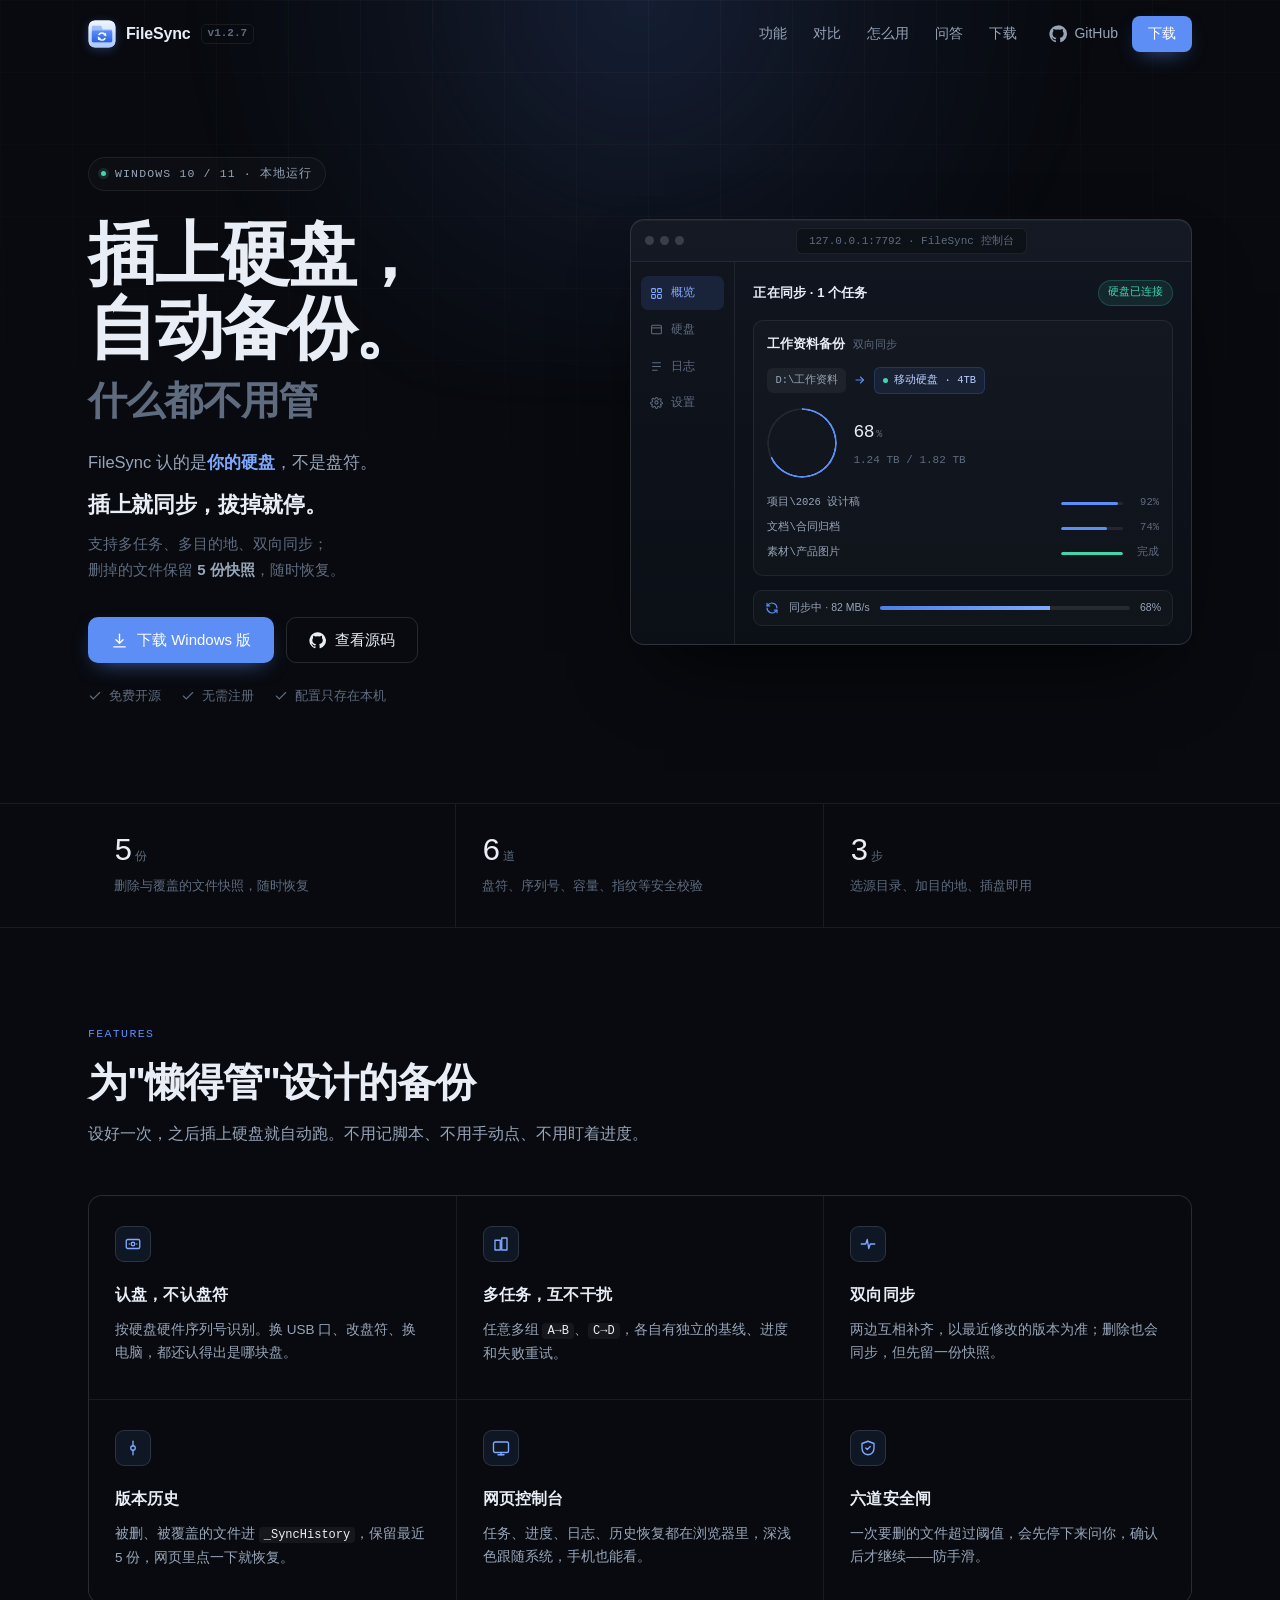
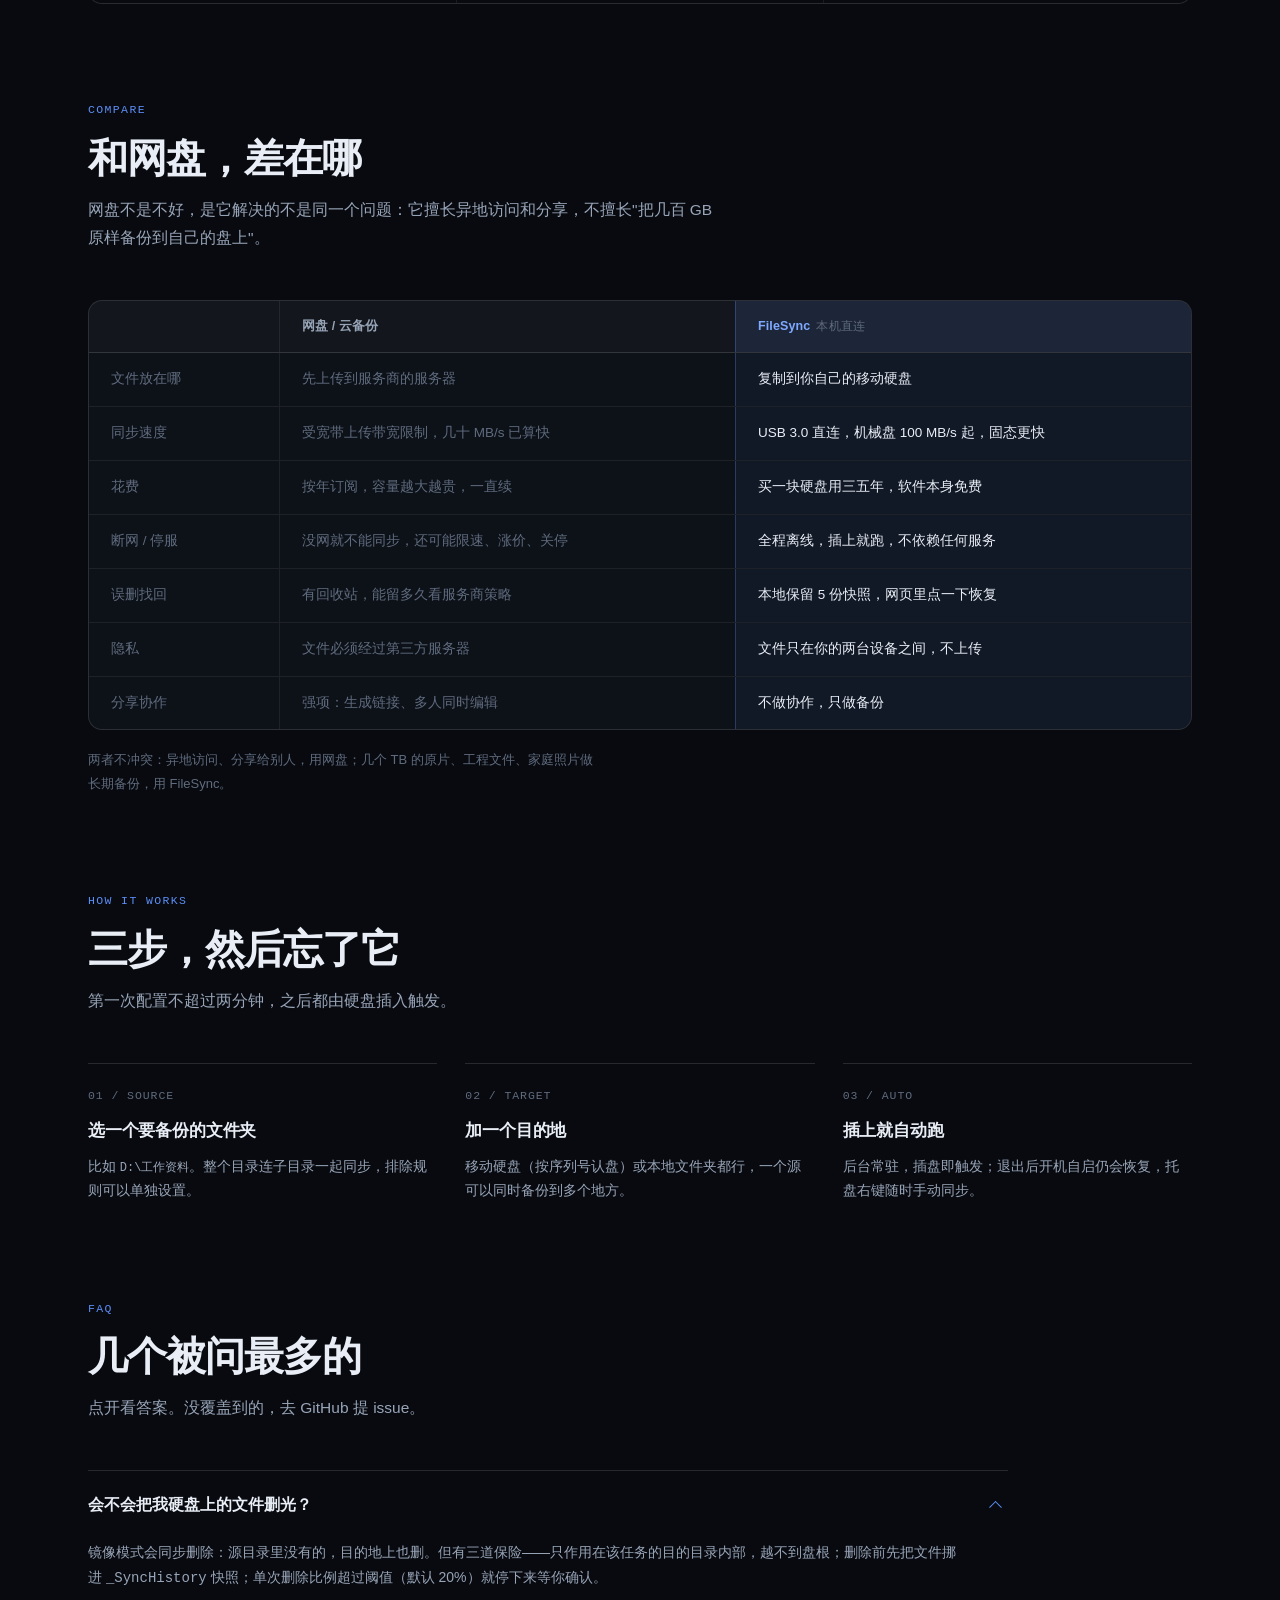
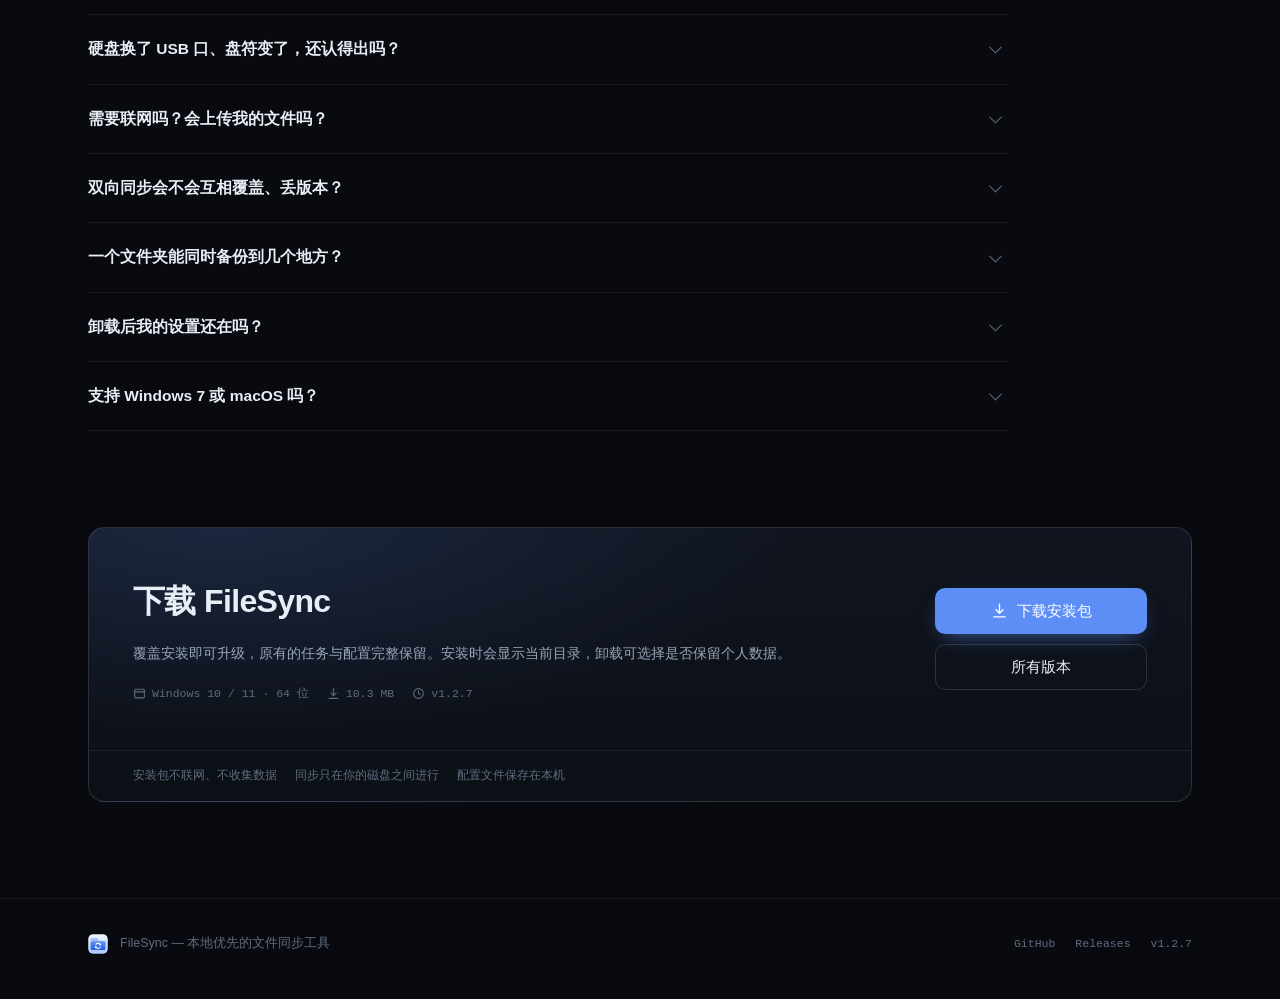
==== docs/index.html @ 2cdd3cfb "产品页版本信息更新至 v1.2.7" ====
<!DOCTYPE html>
<html lang="zh-CN">
<head>
<meta charset="UTF-8">
<meta name="viewport" content="width=device-width, initial-scale=1">
<title>FileSync — 插上硬盘，自动备份</title>
<meta name="description" content="FileSync 是 Windows 上的文件同步备份工具：插上指定硬盘就自动备份，支持多任务、多目的地、双向同步与 5 份版本历史。">
<link rel="icon" type="image/svg+xml" href="logo.svg">
<link rel="apple-touch-icon" href="logo.svg">
<style>
  :root{
    --bg:#080A0F;
    --surface:#0D1118;
    --surface-2:#111722;
    --surface-3:#161D2A;
    --line:rgba(255,255,255,.07);
    --line-2:rgba(255,255,255,.13);
    --t1:#E9EEF6;
    --t2:#98A5B8;
    --t3:#5F6B7E;
    --accent:#5C8EF6;
    --accent-hi:#7FA9FF;
    --ok:#3FD6B0;
    --mono:ui-monospace,SFMono-Regular,"SF Mono",Menlo,Consolas,"Liberation Mono",monospace;
    --sans:"HarmonyOS Sans SC","PingFang SC","Microsoft YaHei",-apple-system,BlinkMacSystemFont,"Segoe UI",sans-serif;
    --max:1160px;
  }
  *{box-sizing:border-box}
  html{-webkit-text-size-adjust:100%}
  body{
    margin:0;background:var(--bg);color:var(--t1);
    font-family:var(--sans);font-size:16px;line-height:1.7;
    -webkit-font-smoothing:antialiased;text-rendering:optimizeLegibility;
    overflow-x:hidden;
  }
  ::selection{background:rgba(92,142,246,.28)}
  a{color:inherit;text-decoration:none}
  button{font-family:inherit}
  img,svg{display:block}
  .wrap{width:100%;max-width:var(--max);margin:0 auto;padding:0 28px}

  /* ── 背景：细网格 + 一处极淡的氛围光 ── */
  .bg{position:fixed;inset:0;z-index:0;pointer-events:none}
  .bg::before{
    content:"";position:absolute;inset:0;
    background-image:linear-gradient(to right,rgba(255,255,255,.032) 1px,transparent 1px),
                     linear-gradient(to bottom,rgba(255,255,255,.032) 1px,transparent 1px);
    background-size:72px 72px;
    mask-image:radial-gradient(120% 80% at 50% 0%,#000 0%,transparent 78%);
    -webkit-mask-image:radial-gradient(120% 80% at 50% 0%,#000 0%,transparent 78%);
  }
  .bg::after{
    content:"";position:absolute;left:50%;top:-380px;width:1100px;height:760px;
    transform:translateX(-50%);
    background:radial-gradient(circle,rgba(92,142,246,.16) 0%,rgba(92,142,246,.05) 38%,transparent 68%);
    filter:blur(20px);
  }
  main,header,footer{position:relative;z-index:1}

  /* ── 顶部导航 ── */
  .nav{position:sticky;top:0;z-index:50;transition:background .25s,border-color .25s,backdrop-filter .25s;border-bottom:1px solid transparent}
  .nav.stuck{background:rgba(8,10,15,.78);backdrop-filter:blur(14px);border-bottom-color:var(--line)}
  .nav-in{display:flex;align-items:center;gap:32px;height:68px}
  .brand{display:flex;align-items:center;gap:10px;font-weight:600;letter-spacing:-.01em}
  .brand .mark{
    width:28px;height:28px;flex:none;border-radius:7px;display:block;
    box-shadow:0 2px 10px rgba(92,142,246,.28);
  }
  .brand .ver{
    font-family:var(--mono);font-size:11px;color:var(--t3);
    border:1px solid var(--line);border-radius:5px;padding:2px 6px;line-height:1.2;letter-spacing:0
  }
  .nav-links{display:flex;gap:26px;margin-left:auto;font-size:14px;color:var(--t2)}
  .nav-links a{transition:color .18s}
  .nav-links a:hover{color:var(--t1)}
  .nav-cta{display:flex;align-items:center;gap:14px}
  .nav-gh{color:var(--t2);display:flex;align-items:center;gap:7px;font-size:14px;transition:color .18s}
  .nav-gh:hover{color:var(--t1)}
  .nav-gh svg{width:18px;height:18px}

  /* ── 按钮 ── */
  .btn{
    display:inline-flex;align-items:center;justify-content:center;gap:9px;
    height:46px;padding:0 22px;border-radius:10px;border:1px solid transparent;
    font-size:15px;font-weight:500;cursor:pointer;white-space:nowrap;
    transition:background .18s,border-color .18s,transform .06s,color .18s;
  }
  .btn:active{transform:translateY(1px)}
  .btn svg{width:17px;height:17px}
  .btn-primary{background:var(--accent);color:#fff;box-shadow:0 8px 22px -10px rgba(92,142,246,.75)}
  .btn-primary:hover{background:var(--accent-hi)}
  .btn-ghost{background:transparent;border-color:var(--line-2);color:var(--t1)}
  .btn-ghost:hover{background:rgba(255,255,255,.045);border-color:rgba(255,255,255,.22)}
  .btn-sm{height:36px;padding:0 15px;font-size:13.5px;border-radius:8px}

  /* ── Hero ── */
  .hero{padding:88px 0 96px}
  .hero-grid{display:grid;grid-template-columns:minmax(0,.92fr) minmax(0,1.08fr);gap:64px;align-items:center}
  .eyebrow{
    display:inline-flex;align-items:center;gap:9px;
    font-family:var(--mono);font-size:11.5px;letter-spacing:.1em;color:var(--t2);
    border:1px solid var(--line);border-radius:999px;padding:6px 12px;background:rgba(255,255,255,.02)
  }
  .eyebrow .dot{width:5px;height:5px;border-radius:50%;background:var(--ok);box-shadow:0 0 0 3px rgba(63,214,176,.14)}
  h1{
    margin:26px 0 0;font-size:clamp(42px,5.4vw,72px);line-height:1.08;
    letter-spacing:-.035em;font-weight:700;
  }
  h1 .dim{display:block;margin-top:12px;font-size:.56em;line-height:1.2;color:var(--t3);letter-spacing:-.02em;font-weight:700}
  .lede{margin:24px 0 0;font-size:16.5px;line-height:1.72;color:var(--t2);max-width:46ch}
  .lede span{display:block}
  .lede b{color:var(--t1);font-weight:600}
  .lede .l1{color:var(--t2)}
  .lede .l1 b{color:var(--accent-hi)}
  .lede .l2{
    margin-top:12px;font-size:22px;line-height:1.45;letter-spacing:-.015em;
    color:var(--t1);font-weight:700;
  }
  .lede .l3{margin-top:10px;font-size:15px;line-height:1.72;color:var(--t3)}
  .lede .l3 + .l3{margin-top:1px}
  .lede .l3 b{color:var(--t2)}
  .hero-actions{display:flex;flex-wrap:wrap;gap:12px;margin-top:34px}
  .hero-meta{display:flex;flex-wrap:wrap;gap:8px 20px;margin-top:22px;font-size:13px;color:var(--t3)}
  .hero-meta span{display:inline-flex;align-items:center;gap:7px}
  .hero-meta svg{width:14px;height:14px;color:var(--t3)}

  /* ── 产品窗口 mockup ── */
  .win{
    border:1px solid var(--line-2);border-radius:14px;overflow:hidden;
    background:linear-gradient(180deg,#10151F 0%,#0B0F16 100%);
    box-shadow:0 40px 80px -34px rgba(0,0,0,.9),0 1px 0 rgba(255,255,255,.05) inset;
  }
  .win-bar{
    display:flex;align-items:center;gap:10px;height:42px;padding:0 14px;
    border-bottom:1px solid var(--line);background:rgba(255,255,255,.015)
  }
  .dots{display:flex;gap:6px}
  .dots i{width:9px;height:9px;border-radius:50%;background:rgba(255,255,255,.16)}
  .win-url{
    flex:1;display:flex;justify-content:center;
    font-family:var(--mono);font-size:11px;color:var(--t3);
  }
  .win-url span{border:1px solid var(--line);border-radius:6px;padding:3px 12px;background:rgba(0,0,0,.3)}
  .win-body{display:grid;grid-template-columns:104px minmax(0,1fr);min-height:352px}
  .side{border-right:1px solid var(--line);padding:14px 10px;display:flex;flex-direction:column;gap:3px}
  .side a{
    display:flex;align-items:center;gap:8px;padding:7px 9px;border-radius:7px;
    font-size:11.5px;color:var(--t3)
  }
  .side a svg{width:13px;height:13px}
  .side a.on{background:rgba(92,142,246,.13);color:var(--accent-hi)}
  .pane{padding:18px}
  .pane-head{display:flex;align-items:center;justify-content:space-between;margin-bottom:14px}
  .pane-head b{font-size:13px;font-weight:600;letter-spacing:.01em}
  .pill{
    font-size:10.5px;font-family:var(--mono);color:var(--ok);
    background:rgba(63,214,176,.1);border:1px solid rgba(63,214,176,.22);
    border-radius:999px;padding:3px 9px
  }
  .task-card{border:1px solid var(--line);border-radius:10px;background:rgba(255,255,255,.018);padding:13px}
  .task-top{display:flex;align-items:baseline;gap:8px}
  .task-top b{font-size:12.5px;font-weight:600}
  .task-top em{font-style:normal;font-size:10.5px;color:var(--t3);font-family:var(--mono)}
  .flow{display:flex;align-items:center;gap:8px;margin-top:11px;font-family:var(--mono);font-size:10.5px;color:var(--t2)}
  .path{background:rgba(255,255,255,.05);border-radius:6px;padding:4px 8px;white-space:nowrap;overflow:hidden;text-overflow:ellipsis}
  .flow svg{width:12px;height:12px;flex:none;color:var(--accent)}
  .dest{display:flex;align-items:center;gap:6px;background:rgba(92,142,246,.1);border:1px solid rgba(92,142,246,.2);border-radius:6px;padding:4px 8px;color:#BBD0FF}
  .dest i{width:5px;height:5px;border-radius:50%;background:var(--ok)}
  .ring-row{display:flex;align-items:center;gap:16px;margin-top:14px}
  .ring{
    width:70px;height:70px;border-radius:50%;flex:none;position:relative;
    background:conic-gradient(var(--accent) 0 68%,rgba(255,255,255,.075) 68% 100%);
    -webkit-mask:radial-gradient(circle,transparent 66%,#000 67%);
    mask:radial-gradient(circle,transparent 66%,#000 67%);
  }
  .ring-num{font-family:var(--mono);font-size:18px;font-weight:500;letter-spacing:-.02em}
  .ring-num small{font-size:10px;color:var(--t3);margin-left:2px}
  .ring-lbl{font-size:11px;color:var(--t3);margin-top:3px;font-family:var(--mono)}
  .bars{display:flex;flex-direction:column;gap:7px;margin-top:16px}
  .bar{display:flex;align-items:center;gap:10px;font-size:10.5px;color:var(--t3);font-family:var(--mono)}
  .bar .nm{flex:1;min-width:0;white-space:nowrap;overflow:hidden;text-overflow:ellipsis;color:var(--t2)}
  .bar .track{width:62px;height:3px;border-radius:2px;background:rgba(255,255,255,.08);overflow:hidden;flex:none}
  .bar .track i{display:block;height:100%;background:var(--accent);border-radius:2px}
  .bar .track i.done{background:var(--ok)}
  .bar .pc{width:26px;text-align:right;flex:none;font-variant-numeric:tabular-nums}

  .minibar{
    margin-top:14px;display:flex;align-items:center;gap:10px;
    border:1px solid var(--line);border-radius:9px;background:rgba(255,255,255,.025);
    padding:8px 11px
  }
  .minibar svg{width:14px;height:14px;color:var(--accent);flex:none}
  .minibar .mb-t{font-size:10.5px;color:var(--t2)}
  .minibar .mb-track{flex:1;height:4px;border-radius:2px;background:rgba(255,255,255,.09);overflow:hidden}
  .minibar .mb-track i{display:block;height:100%;width:68%;background:linear-gradient(90deg,#4E7EE8,#7FA9FF)}

  /* ── 指标条 ── */
  .stats{border-top:1px solid var(--line);border-bottom:1px solid var(--line)}
  .stats-in{display:grid;grid-template-columns:repeat(3,1fr)}
  .stat{padding:30px 26px;border-right:1px solid var(--line)}
  .stat:last-child{border-right:none}
  .stat .n{font-family:var(--mono);font-size:31px;letter-spacing:-.03em;line-height:1.15}
  .stat .n small{font-size:12px;color:var(--t3);margin-left:3px}
  .stat .d{font-size:13px;color:var(--t3);margin-top:5px}

  /* ── 通用段落头 ── */
  section.blk{padding:96px 0}
  .sec-head{max-width:640px;margin-bottom:48px}
  .sec-tag{font-family:var(--mono);font-size:11.5px;letter-spacing:.12em;color:var(--accent);text-transform:uppercase}
  .sec-head h2{margin:14px 0 0;font-size:clamp(28px,3.2vw,40px);line-height:1.2;letter-spacing:-.025em;font-weight:700}
  .sec-head p{margin:14px 0 0;color:var(--t2);font-size:15.5px;line-height:1.8}

  /* ── 功能网格 ── */
  .grid3{display:grid;grid-template-columns:repeat(3,1fr);gap:1px;background:var(--line);border:1px solid var(--line);border-radius:14px;overflow:hidden}
  .feat{background:var(--bg);padding:30px 26px 34px;transition:background .2s}
  .feat:hover{background:var(--surface)}
  .feat .ico{
    width:36px;height:36px;border-radius:9px;display:grid;place-items:center;
    border:1px solid var(--line-2);background:rgba(92,142,246,.09);color:var(--accent-hi)
  }
  .feat .ico svg{width:18px;height:18px}
  .feat h3{margin:20px 0 0;font-size:15.5px;font-weight:600;letter-spacing:.01em}
  .feat p{margin:9px 0 0;font-size:13.5px;line-height:1.75;color:var(--t2)}
  .feat code{
    font-family:var(--mono);font-size:12px;color:var(--t1);
    background:rgba(255,255,255,.055);border-radius:4px;padding:1px 5px
  }

  /* ── 三步 ── */
  .steps{display:grid;grid-template-columns:repeat(3,1fr);gap:28px}
  .step{position:relative;padding-top:22px;border-top:1px solid var(--line-2)}
  .step .idx{font-family:var(--mono);font-size:11.5px;color:var(--t3);letter-spacing:.08em}
  .step h3{margin:12px 0 0;font-size:17px;font-weight:600;letter-spacing:-.01em}
  .step p{margin:9px 0 0;font-size:13.5px;line-height:1.75;color:var(--t2)}

  /* ── 对比表 ── */
  .cmp{
    border:1px solid var(--line-2);border-radius:14px;overflow:hidden;
    background:var(--surface);
  }
  .cmp-head,.cmp-row{display:grid;grid-template-columns:190px 1fr 1fr}
  .cmp-head{background:rgba(255,255,255,.022);border-bottom:1px solid var(--line-2)}
  .cmp-row + .cmp-row{border-top:1px solid var(--line)}
  .cmp-head > div,.cmp-row > div{padding:15px 22px;font-size:13.5px;line-height:1.7}
  .cmp-head > div{font-size:12.5px;font-weight:600;letter-spacing:.01em}
  .cmp-head .c-dim{color:transparent}
  .c-dim{color:var(--t3);font-size:13px}
  .c-cloud{color:var(--t3);border-left:1px solid var(--line)}
  .c-fs{
    color:var(--t1);border-left:1px solid rgba(92,142,246,.3);
    background:rgba(92,142,246,.06);
  }
  .cmp-head .c-cloud{color:var(--t2)}
  .cmp-head .c-fs{color:var(--accent-hi);background:rgba(92,142,246,.13)}
  .cmp-head .c-fs span{color:var(--t3);font-weight:400;font-size:11.5px;margin-left:6px}
  .cmp-note{margin:18px 0 0;font-size:13px;line-height:1.8;color:var(--t3);max-width:70ch}

  /* ── 常见问题 ── */
  .faq{border-top:1px solid var(--line-2);max-width:920px}
  .faq details{border-bottom:1px solid var(--line)}
  .faq summary{
    list-style:none;cursor:pointer;position:relative;
    padding:21px 46px 21px 0;font-size:15.5px;font-weight:600;color:var(--t1);
    transition:color .2s;
  }
  .faq summary::-webkit-details-marker{display:none}
  .faq summary:hover{color:var(--accent-hi)}
  .faq summary::after{
    content:"";position:absolute;right:8px;top:50%;width:8px;height:8px;
    border-right:1.6px solid var(--t3);border-bottom:1.6px solid var(--t3);
    transform:translateY(-70%) rotate(45deg);transition:transform .26s ease,border-color .2s;
  }
  .faq details[open] summary::after{transform:translateY(-25%) rotate(-135deg);border-color:var(--accent)}
  .faq .a{padding:0 46px 22px 0;font-size:14px;line-height:1.85;color:var(--t2)}
  .faq .a p{margin:0}
  .faq .a p + p{margin-top:9px}

  /* ── 下载 ── */
  .dl{
    border:1px solid var(--line-2);border-radius:16px;overflow:hidden;
    background:
      radial-gradient(90% 130% at 12% 0%,rgba(92,142,246,.15) 0%,transparent 58%),
      linear-gradient(180deg,#10151F,#0B0F16);
  }
  .dl-in{display:grid;grid-template-columns:minmax(0,1fr) auto;gap:40px;align-items:center;padding:46px 44px}
  .dl h2{margin:0;font-size:clamp(24px,2.6vw,32px);letter-spacing:-.02em;font-weight:700}
  .dl p{margin:12px 0 0;color:var(--t2);font-size:14px;line-height:1.8}
  .dl .meta{display:flex;flex-wrap:wrap;gap:8px 18px;margin-top:18px;font-family:var(--mono);font-size:11.5px;color:var(--t3)}
  .dl .meta span{display:inline-flex;align-items:center;gap:6px}
  .dl .meta svg{width:13px;height:13px}
  .dl-actions{display:flex;flex-direction:column;gap:10px;min-width:212px}
  .dl-note{
    border-top:1px solid var(--line);padding:14px 44px 16px;
    font-size:12px;color:var(--t3);display:flex;flex-wrap:wrap;gap:6px 18px
  }

  /* ── 页脚 ── */
  footer{border-top:1px solid var(--line);padding:34px 0 46px;color:var(--t3);font-size:12.5px}
  .foot{display:flex;align-items:center;justify-content:space-between;gap:20px;flex-wrap:wrap}
  .foot-l{display:flex;align-items:center;gap:12px}
  .foot-l .mark{width:20px;height:20px;border-radius:5px}
  .foot a:hover{color:var(--t1)}
  .foot-r{display:flex;gap:20px;font-family:var(--mono);font-size:11.5px}

  /* ── 进入动效 ── */
  .rv{opacity:0;transform:translateY(14px);transition:opacity .7s cubic-bezier(.22,.61,.36,1),transform .7s cubic-bezier(.22,.61,.36,1)}
  .rv.in{opacity:1;transform:none}
  @media (prefers-reduced-motion:reduce){
    .rv{opacity:1;transform:none;transition:none}
    html{scroll-behavior:auto}
  }
  html{scroll-behavior:smooth}

  /* ── 响应式 ── */
  @media (max-width:1020px){
    .hero{padding:64px 0 72px}
    .hero-grid{grid-template-columns:1fr;gap:44px}
    .lede{max-width:56ch}
    .grid3{grid-template-columns:1fr 1fr}
    .steps{grid-template-columns:1fr;gap:22px}
    .cmp-head,.cmp-row{grid-template-columns:150px 1fr 1fr}
    .dl-in{grid-template-columns:1fr;gap:28px;padding:36px 30px}
    .dl-actions{flex-direction:row;min-width:0}
    .dl-actions .btn{flex:1}
    .dl-note{padding:14px 30px 16px}
  }
  @media (max-width:760px){
    .wrap{padding:0 20px}
    .nav-links{display:none}
    .nav-in{height:62px;gap:16px}
    .nav-cta{margin-left:auto}
    .stats-in{grid-template-columns:1fr}
    .stat{border-right:none;border-bottom:1px solid var(--line);padding:22px 20px}
    .stat:last-child{border-bottom:none}
    .grid3{grid-template-columns:1fr}
    section.blk{padding:64px 0}
    .sec-head{margin-bottom:32px}
    /* 对比表在窄屏改为逐条堆叠，标题栏隐藏、用前缀标注 */
    .cmp-head{display:none}
    .cmp-row{grid-template-columns:1fr}
    .cmp-row > div{padding:0 18px}
    .cmp-row .c-dim{padding-top:16px;padding-bottom:5px;font-size:12px;letter-spacing:.04em}
    .cmp-row .c-cloud{border-left:none;padding-top:2px;padding-bottom:2px}
    .cmp-row .c-fs{
      border-left:none;background:transparent;padding-top:3px;padding-bottom:16px;
    }
    .cmp-row .c-cloud::before{content:"网盘 · ";color:var(--t3)}
    .cmp-row .c-fs::before{content:"FileSync · ";color:var(--accent-hi)}
    .faq .a,.faq summary{padding-right:34px}
    .hero-meta{gap:6px 14px}
    .dl-actions{flex-direction:column}
    .win-body{grid-template-columns:1fr}
    .side{display:none}
    h1{letter-spacing:-.03em}
  }
</style>
</head>
<body>
<div class="bg" aria-hidden="true"></div>

<header class="nav" id="nav">
  <div class="wrap nav-in">
    <a class="brand" href="#top" aria-label="FileSync 首页">
      <img class="mark" src="logo.svg" alt="" width="28" height="28">
      <span>FileSync</span>
      <span class="ver">v1.2.7</span>
    </a>
    <nav class="nav-links">
      <a href="#features">功能</a>
      <a href="#compare">对比</a>
      <a href="#how">怎么用</a>
      <a href="#faq">问答</a>
      <a href="#download">下载</a>
    </nav>
    <div class="nav-cta">
      <a class="nav-gh" href="https://github.com/TRG-triangle11/FileSync" target="_blank" rel="noopener">
        <svg viewBox="0 0 24 24" fill="currentColor" aria-hidden="true"><path d="M12 .5a11.5 11.5 0 0 0-3.63 22.4c.57.1.78-.25.78-.55v-2.1c-3.2.7-3.88-1.36-3.88-1.36-.52-1.33-1.28-1.68-1.28-1.68-1.05-.72.08-.7.08-.7 1.16.08 1.77 1.19 1.77 1.19 1.03 1.77 2.7 1.26 3.36.96.1-.75.4-1.26.73-1.55-2.55-.29-5.24-1.28-5.24-5.7 0-1.26.45-2.29 1.19-3.1-.12-.29-.52-1.46.11-3.05 0 0 .97-.31 3.18 1.18a11 11 0 0 1 5.8 0c2.2-1.49 3.17-1.18 3.17-1.18.63 1.59.23 2.76.11 3.05.74.81 1.19 1.84 1.19 3.1 0 4.43-2.7 5.4-5.26 5.69.42.36.79 1.07.79 2.16v3.2c0 .3.21.66.79.55A11.5 11.5 0 0 0 12 .5Z"/></svg>
        <span>GitHub</span>
      </a>
      <a class="btn btn-primary btn-sm" href="#download">下载</a>
    </div>
  </div>
</header>

<main id="top">
  <!-- Hero -->
  <section class="hero">
    <div class="wrap hero-grid">
      <div class="rv">
        <span class="eyebrow"><span class="dot"></span>WINDOWS 10 / 11 · 本地运行</span>
        <h1>插上硬盘，<br>自动备份。<span class="dim">什么都不用管</span></h1>
        <p class="lede">
          <span class="l1">FileSync 认的是<b>你的硬盘</b>，不是盘符。</span>
          <span class="l2">插上就同步，拔掉就停。</span>
          <span class="l3">支持多任务、多目的地、双向同步；</span>
          <span class="l3">删掉的文件保留 <b>5 份快照</b>，随时恢复。</span>
        </p>
        <div class="hero-actions">
          <a class="btn btn-primary" href="#download">
            <svg viewBox="0 0 24 24" fill="none" stroke="currentColor" stroke-width="1.9" stroke-linecap="round" stroke-linejoin="round"><path d="M12 3v12"/><path d="m7 11 5 5 5-5"/><path d="M4 21h16"/></svg>
            下载 Windows 版
          </a>
          <a class="btn btn-ghost" href="https://github.com/TRG-triangle11/FileSync" target="_blank" rel="noopener">
            <svg viewBox="0 0 24 24" fill="currentColor" aria-hidden="true"><path d="M12 .5a11.5 11.5 0 0 0-3.63 22.4c.57.1.78-.25.78-.55v-2.1c-3.2.7-3.88-1.36-3.88-1.36-.52-1.33-1.28-1.68-1.28-1.68-1.05-.72.08-.7.08-.7 1.16.08 1.77 1.19 1.77 1.19 1.03 1.77 2.7 1.26 3.36.96.1-.75.4-1.26.73-1.55-2.55-.29-5.24-1.28-5.24-5.7 0-1.26.45-2.29 1.19-3.1-.12-.29-.52-1.46.11-3.05 0 0 .97-.31 3.18 1.18a11 11 0 0 1 5.8 0c2.2-1.49 3.17-1.18 3.17-1.18.63 1.59.23 2.76.11 3.05.74.81 1.19 1.84 1.19 3.1 0 4.43-2.7 5.4-5.26 5.69.42.36.79 1.07.79 2.16v3.2c0 .3.21.66.79.55A11.5 11.5 0 0 0 12 .5Z"/></svg>
            查看源码
          </a>
        </div>
        <div class="hero-meta">
          <span><svg viewBox="0 0 24 24" fill="none" stroke="currentColor" stroke-width="2" stroke-linecap="round"><path d="m4 12 5 5L20 6"/></svg>免费开源</span>
          <span><svg viewBox="0 0 24 24" fill="none" stroke="currentColor" stroke-width="2" stroke-linecap="round"><path d="m4 12 5 5L20 6"/></svg>无需注册</span>
          <span><svg viewBox="0 0 24 24" fill="none" stroke="currentColor" stroke-width="2" stroke-linecap="round"><path d="m4 12 5 5L20 6"/></svg>配置只存在本机</span>
        </div>
      </div>

      <!-- 产品界面 mockup -->
      <div class="rv" aria-hidden="true">
        <div class="win">
          <div class="win-bar">
            <div class="dots"><i></i><i></i><i></i></div>
            <div class="win-url"><span>127.0.0.1:7792 · FileSync 控制台</span></div>
            <div class="dots" style="opacity:0"><i></i><i></i><i></i></div>
          </div>
          <div class="win-body">
            <aside class="side">
              <a class="on"><svg viewBox="0 0 24 24" fill="none" stroke="currentColor" stroke-width="1.9"><rect x="3" y="3" width="7" height="7" rx="1.5"/><rect x="14" y="3" width="7" height="7" rx="1.5"/><rect x="3" y="14" width="7" height="7" rx="1.5"/><rect x="14" y="14" width="7" height="7" rx="1.5"/></svg>概览</a>
              <a><svg viewBox="0 0 24 24" fill="none" stroke="currentColor" stroke-width="1.9"><rect x="3" y="4" width="18" height="16" rx="2"/><path d="M3 9h18"/></svg>硬盘</a>
              <a><svg viewBox="0 0 24 24" fill="none" stroke="currentColor" stroke-width="1.9"><path d="M4 5h16M4 12h16M4 19h10"/></svg>日志</a>
              <a><svg viewBox="0 0 24 24" fill="none" stroke="currentColor" stroke-width="1.9"><circle cx="12" cy="12" r="3"/><path d="M19.4 15a1.7 1.7 0 0 0 .3 1.9l.1.1a2 2 0 1 1-2.8 2.8l-.1-.1a1.7 1.7 0 0 0-2.9 1.2 2 2 0 1 1-4 0 1.7 1.7 0 0 0-2.9-1.2l-.1.1a2 2 0 1 1-2.8-2.8l.1-.1A1.7 1.7 0 0 0 3 15a2 2 0 1 1 0-4 1.7 1.7 0 0 0 1.5-2.9l-.1-.1a2 2 0 1 1 2.8-2.8l.1.1A1.7 1.7 0 0 0 10 4.6a2 2 0 1 1 4 0 1.7 1.7 0 0 0 2.9 1.2l.1-.1a2 2 0 1 1 2.8 2.8l-.1.1A1.7 1.7 0 0 0 21 11a2 2 0 1 1 0 4Z"/></svg>设置</a>
            </aside>
            <div class="pane">
              <div class="pane-head">
                <b>正在同步 · 1 个任务</b>
                <span class="pill">硬盘已连接</span>
              </div>

              <div class="task-card">
                <div class="task-top">
                  <b>工作资料备份</b>
                  <em>双向同步</em>
                </div>
                <div class="flow">
                  <span class="path">D:\工作资料</span>
                  <svg viewBox="0 0 24 24" fill="none" stroke="currentColor" stroke-width="2.2" stroke-linecap="round"><path d="M4 12h15"/><path d="m13 6 6 6-6 6"/></svg>
                  <span class="dest"><i></i>移动硬盘 · 4TB</span>
                </div>
                <div class="ring-row">
                  <div class="ring"></div>
                  <div>
                    <div class="ring-num">68<small>%</small></div>
                    <div class="ring-lbl">1.24 TB / 1.82 TB</div>
                  </div>
                </div>
                <div class="bars">
                  <div class="bar"><span class="nm">项目\2026 设计稿</span><span class="track"><i style="width:92%"></i></span><span class="pc">92%</span></div>
                  <div class="bar"><span class="nm">文档\合同归档</span><span class="track"><i style="width:74%"></i></span><span class="pc">74%</span></div>
                  <div class="bar"><span class="nm">素材\产品图片</span><span class="track"><i class="done" style="width:100%"></i></span><span class="pc">完成</span></div>
                </div>
              </div>

              <div class="minibar">
                <svg viewBox="0 0 24 24" fill="none" stroke="currentColor" stroke-width="2" stroke-linecap="round" stroke-linejoin="round"><path d="M20.5 12a8.5 8.5 0 0 0-14.4-6.1L3.5 8.4"/><path d="M3.5 3.9v4.5h4.5"/><path d="M3.5 12a8.5 8.5 0 0 0 14.4 6.1l2.6-2.5"/><path d="M20.5 20.1v-4.5h-4.5"/></svg>
                <span class="mb-t">同步中 · 82 MB/s</span>
                <span class="mb-track"><i></i></span>
                <span class="mb-t">68%</span>
              </div>
            </div>
          </div>
        </div>
      </div>
    </div>
  </section>

  <!-- 指标 -->
  <section class="stats">
    <div class="wrap stats-in">
      <div class="stat"><div class="n">5<small>份</small></div><div class="d">删除与覆盖的文件快照，随时恢复</div></div>
      <div class="stat"><div class="n">6<small>道</small></div><div class="d">盘符、序列号、容量、指纹等安全校验</div></div>
      <div class="stat"><div class="n">3<small>步</small></div><div class="d">选源目录、加目的地、插盘即用</div></div>
    </div>
  </section>

  <!-- 功能 -->
  <section class="blk" id="features">
    <div class="wrap">
      <div class="sec-head rv">
        <div class="sec-tag">Features</div>
        <h2>为"懒得管"设计的备份</h2>
        <p>设好一次，之后插上硬盘就自动跑。不用记脚本、不用手动点、不用盯着进度。</p>
      </div>

      <div class="grid3 rv">
        <article class="feat">
          <div class="ico"><svg viewBox="0 0 24 24" fill="none" stroke="currentColor" stroke-width="1.8" stroke-linecap="round" stroke-linejoin="round"><rect x="3" y="6" width="18" height="12" rx="2"/><circle cx="12" cy="12" r="2.4"/><path d="M7 12h.01M17 12h.01"/></svg></div>
          <h3>认盘，不认盘符</h3>
          <p>按硬盘硬件序列号识别。换 USB 口、改盘符、换电脑，都还认得出是哪块盘。</p>
        </article>
        <article class="feat">
          <div class="ico"><svg viewBox="0 0 24 24" fill="none" stroke="currentColor" stroke-width="1.8" stroke-linecap="round" stroke-linejoin="round"><path d="M4 7h7v13H4zM13 4h7v16h-7z"/></svg></div>
          <h3>多任务，互不干扰</h3>
          <p>任意多组 <code>A→B</code>、<code>C→D</code>，各自有独立的基线、进度和失败重试。</p>
        </article>
        <article class="feat">
          <div class="ico"><svg viewBox="0 0 24 24" fill="none" stroke="currentColor" stroke-width="1.8" stroke-linecap="round" stroke-linejoin="round"><path d="M3 12h6l2-6 2 12 2-6h6"/></svg></div>
          <h3>双向同步</h3>
          <p>两边互相补齐，以最近修改的版本为准；删除也会同步，但先留一份快照。</p>
        </article>
        <article class="feat">
          <div class="ico"><svg viewBox="0 0 24 24" fill="none" stroke="currentColor" stroke-width="1.8" stroke-linecap="round" stroke-linejoin="round"><path d="M12 3v6"/><path d="M12 15v6"/><circle cx="12" cy="12" r="3"/></svg></div>
          <h3>版本历史</h3>
          <p>被删、被覆盖的文件进 <code>_SyncHistory</code>，保留最近 5 份，网页里点一下就恢复。</p>
        </article>
        <article class="feat">
          <div class="ico"><svg viewBox="0 0 24 24" fill="none" stroke="currentColor" stroke-width="1.8" stroke-linecap="round" stroke-linejoin="round"><rect x="2" y="4" width="20" height="14" rx="2"/><path d="M8 21h8"/><path d="M12 18v3"/></svg></div>
          <h3>网页控制台</h3>
          <p>任务、进度、日志、历史恢复都在浏览器里，深浅色跟随系统，手机也能看。</p>
        </article>
        <article class="feat">
          <div class="ico"><svg viewBox="0 0 24 24" fill="none" stroke="currentColor" stroke-width="1.8" stroke-linecap="round" stroke-linejoin="round"><path d="M12 3 4 6v6c0 5 3.4 8.4 8 9 4.6-.6 8-4 8-9V6l-8-3Z"/><path d="m9 12 2 2 4-4"/></svg></div>
          <h3>六道安全闸</h3>
          <p>一次要删的文件超过阈值，会先停下来问你，确认后才继续——防手滑。</p>
        </article>
      </div>
    </div>
  </section>

  <!-- 对比 -->
  <section class="blk" id="compare" style="padding-top:0">
    <div class="wrap">
      <div class="sec-head rv">
        <div class="sec-tag">Compare</div>
        <h2>和网盘，差在哪</h2>
        <p>网盘不是不好，是它解决的不是同一个问题：它擅长异地访问和分享，不擅长"把几百 GB 原样备份到自己的盘上"。</p>
      </div>

      <div class="cmp rv">
        <div class="cmp-head">
          <div class="c-dim">对比项</div>
          <div class="c-cloud">网盘 / 云备份</div>
          <div class="c-fs">FileSync<span>本机直连</span></div>
        </div>
        <div class="cmp-row">
          <div class="c-dim">文件放在哪</div>
          <div class="c-cloud">先上传到服务商的服务器</div>
          <div class="c-fs">复制到你自己的移动硬盘</div>
        </div>
        <div class="cmp-row">
          <div class="c-dim">同步速度</div>
          <div class="c-cloud">受宽带上传带宽限制，几十 MB/s 已算快</div>
          <div class="c-fs">USB 3.0 直连，机械盘 100 MB/s 起，固态更快</div>
        </div>
        <div class="cmp-row">
          <div class="c-dim">花费</div>
          <div class="c-cloud">按年订阅，容量越大越贵，一直续</div>
          <div class="c-fs">买一块硬盘用三五年，软件本身免费</div>
        </div>
        <div class="cmp-row">
          <div class="c-dim">断网 / 停服</div>
          <div class="c-cloud">没网就不能同步，还可能限速、涨价、关停</div>
          <div class="c-fs">全程离线，插上就跑，不依赖任何服务</div>
        </div>
        <div class="cmp-row">
          <div class="c-dim">误删找回</div>
          <div class="c-cloud">有回收站，能留多久看服务商策略</div>
          <div class="c-fs">本地保留 5 份快照，网页里点一下恢复</div>
        </div>
        <div class="cmp-row">
          <div class="c-dim">隐私</div>
          <div class="c-cloud">文件必须经过第三方服务器</div>
          <div class="c-fs">文件只在你的两台设备之间，不上传</div>
        </div>
        <div class="cmp-row">
          <div class="c-dim">分享协作</div>
          <div class="c-cloud">强项：生成链接、多人同时编辑</div>
          <div class="c-fs">不做协作，只做备份</div>
        </div>
      </div>
      <p class="cmp-note rv">两者不冲突：异地访问、分享给别人，用网盘；几个 TB 的原片、工程文件、家庭照片做长期备份，用 FileSync。</p>
    </div>
  </section>

  <!-- 怎么用 -->
  <section class="blk" id="how" style="padding-top:0">
    <div class="wrap">
      <div class="sec-head rv">
        <div class="sec-tag">How it works</div>
        <h2>三步，然后忘了它</h2>
        <p>第一次配置不超过两分钟，之后都由硬盘插入触发。</p>
      </div>
      <div class="steps rv">
        <div class="step">
          <div class="idx">01 / SOURCE</div>
          <h3>选一个要备份的文件夹</h3>
          <p>比如 <code style="font-family:var(--mono);font-size:12px">D:\工作资料</code>。整个目录连子目录一起同步，排除规则可以单独设置。</p>
        </div>
        <div class="step">
          <div class="idx">02 / TARGET</div>
          <h3>加一个目的地</h3>
          <p>移动硬盘（按序列号认盘）或本地文件夹都行，一个源可以同时备份到多个地方。</p>
        </div>
        <div class="step">
          <div class="idx">03 / AUTO</div>
          <h3>插上就自动跑</h3>
          <p>后台常驻，插盘即触发；退出后开机自启仍会恢复，托盘右键随时手动同步。</p>
        </div>
      </div>
    </div>
  </section>

  <!-- 常见问题 -->
  <section class="blk" id="faq" style="padding-top:0">
    <div class="wrap">
      <div class="sec-head rv">
        <div class="sec-tag">FAQ</div>
        <h2>几个被问最多的</h2>
        <p>点开看答案。没覆盖到的，去 GitHub 提 issue。</p>
      </div>

      <div class="faq rv">
        <details open>
          <summary>会不会把我硬盘上的文件删光？</summary>
          <div class="a">
            <p>镜像模式会同步删除：源目录里没有的，目的地上也删。但有三道保险——只作用在该任务的目的目录内部，越不到盘根；删除前先把文件挪进 <code>_SyncHistory</code> 快照；单次删除比例超过阈值（默认 20%）就停下来等你确认。</p>
          </div>
        </details>
        <details>
          <summary>硬盘换了 USB 口、盘符变了，还认得出吗？</summary>
          <div class="a">
            <p>认得出。绑定的是磁盘硬件序列号，不是盘符，所以换口、换盘符、甚至插到另一台电脑都照样识别。</p>
            <p>少数硬盘盒不对外暴露硬件序列号，会退一步用卷序列号——这种情况下格式化后需要重新绑定一次。</p>
          </div>
        </details>
        <details>
          <summary>需要联网吗？会上传我的文件吗？</summary>
          <div class="a">
            <p>不需要，也不上传。程序只在本机运行，网页控制台是 <code>127.0.0.1</code> 的本地页面，配置、日志、快照全部存在你的硬盘里。</p>
          </div>
        </details>
        <details>
          <summary>双向同步会不会互相覆盖、丢版本？</summary>
          <div class="a">
            <p>不会用旧文件盖新文件：两边有差异时以「最近修改的那份」为准，被覆盖的那一版进快照。同步到一半拔盘也只是标记中断，下次插入重新比对，不会把半截文件当成正常状态。</p>
          </div>
        </details>
        <details>
          <summary>一个文件夹能同时备份到几个地方？</summary>
          <div class="a">
            <p>不限。可以同时挂多块硬盘（各按序列号认各自的盘）和多个本地文件夹，每个目的地独立记录进度与失败重试；也可以配成 A→B、C→D 互不相干的多套任务。</p>
          </div>
        </details>
        <details>
          <summary>卸载后我的设置还在吗？</summary>
          <div class="a">
            <p>卸载时会问一次：勾选「保留用户数据」，同步任务、硬盘绑定、版本快照都留在原处，重装后接着用；不勾选就连同个人数据一起清理干净。</p>
          </div>
        </details>
        <details>
          <summary>支持 Windows 7 或 macOS 吗？</summary>
          <div class="a">
            <p>只支持 Windows 10 / 11 64 位。程序用的是系统自带的 PowerShell 5.1 与 robocopy，不需要额外安装运行时。</p>
          </div>
        </details>
      </div>
    </div>
  </section>

  <!-- 下载 -->
  <section class="blk" id="download" style="padding-top:0">
    <div class="wrap">
      <div class="dl rv">
        <div class="dl-in">
          <div>
            <h2>下载 FileSync</h2>
            <p>覆盖安装即可升级，原有的任务与配置完整保留。安装时会显示当前目录，卸载可选择是否保留个人数据。</p>
            <div class="meta">
              <span><svg viewBox="0 0 24 24" fill="none" stroke="currentColor" stroke-width="2" stroke-linecap="round"><rect x="3" y="4" width="18" height="16" rx="2"/><path d="M3 9h18"/></svg>Windows 10 / 11 · 64 位</span>
              <span><svg viewBox="0 0 24 24" fill="none" stroke="currentColor" stroke-width="2" stroke-linecap="round"><path d="M12 3v12"/><path d="m7 11 5 5 5-5"/><path d="M4 21h16"/></svg>10.3 MB</span>
              <span><svg viewBox="0 0 24 24" fill="none" stroke="currentColor" stroke-width="2" stroke-linecap="round"><circle cx="12" cy="12" r="9"/><path d="M12 7v5l3 2"/></svg>v1.2.7</span>
            </div>
          </div>
          <div class="dl-actions">
            <a class="btn btn-primary" href="https://github.com/TRG-triangle11/FileSync/releases/download/v1.2.7/FileSync-Setup-64bit-v1.2.7.exe">
              <svg viewBox="0 0 24 24" fill="none" stroke="currentColor" stroke-width="1.9" stroke-linecap="round" stroke-linejoin="round"><path d="M12 3v12"/><path d="m7 11 5 5 5-5"/><path d="M4 21h16"/></svg>
              下载安装包
            </a>
            <a class="btn btn-ghost" href="https://github.com/TRG-triangle11/FileSync/releases" target="_blank" rel="noopener">所有版本</a>
          </div>
        </div>
        <div class="dl-note">
          <span>安装包不联网、不收集数据</span>
          <span>同步只在你的磁盘之间进行</span>
          <span>配置文件保存在本机</span>
        </div>
      </div>
    </div>
  </section>
</main>

<footer>
  <div class="wrap foot">
    <div class="foot-l">
      <img class="mark" src="logo.svg" alt="" width="20" height="20">
      <span>FileSync — 本地优先的文件同步工具</span>
    </div>
    <div class="foot-r">
      <a href="https://github.com/TRG-triangle11/FileSync" target="_blank" rel="noopener">GitHub</a>
      <a href="https://github.com/TRG-triangle11/FileSync/releases" target="_blank" rel="noopener">Releases</a>
      <span>v1.2.7</span>
    </div>
  </div>
</footer>

<script>
  // 导航滚动后加背景
  const nav = document.getElementById('nav');
  const onScroll = () => nav.classList.toggle('stuck', window.scrollY > 8);
  onScroll();
  window.addEventListener('scroll', onScroll, { passive: true });

  // 进入视口淡入
  const items = document.querySelectorAll('.rv');
  if ('IntersectionObserver' in window) {
    const io = new IntersectionObserver((entries) => {
      entries.forEach(e => {
        if (e.isIntersecting) { e.target.classList.add('in'); io.unobserve(e.target); }
      });
    }, { rootMargin: '0px 0px -12% 0px', threshold: 0.08 });
    items.forEach(el => io.observe(el));
  } else {
    items.forEach(el => el.classList.add('in'));
  }
</script>
</body>
</html>
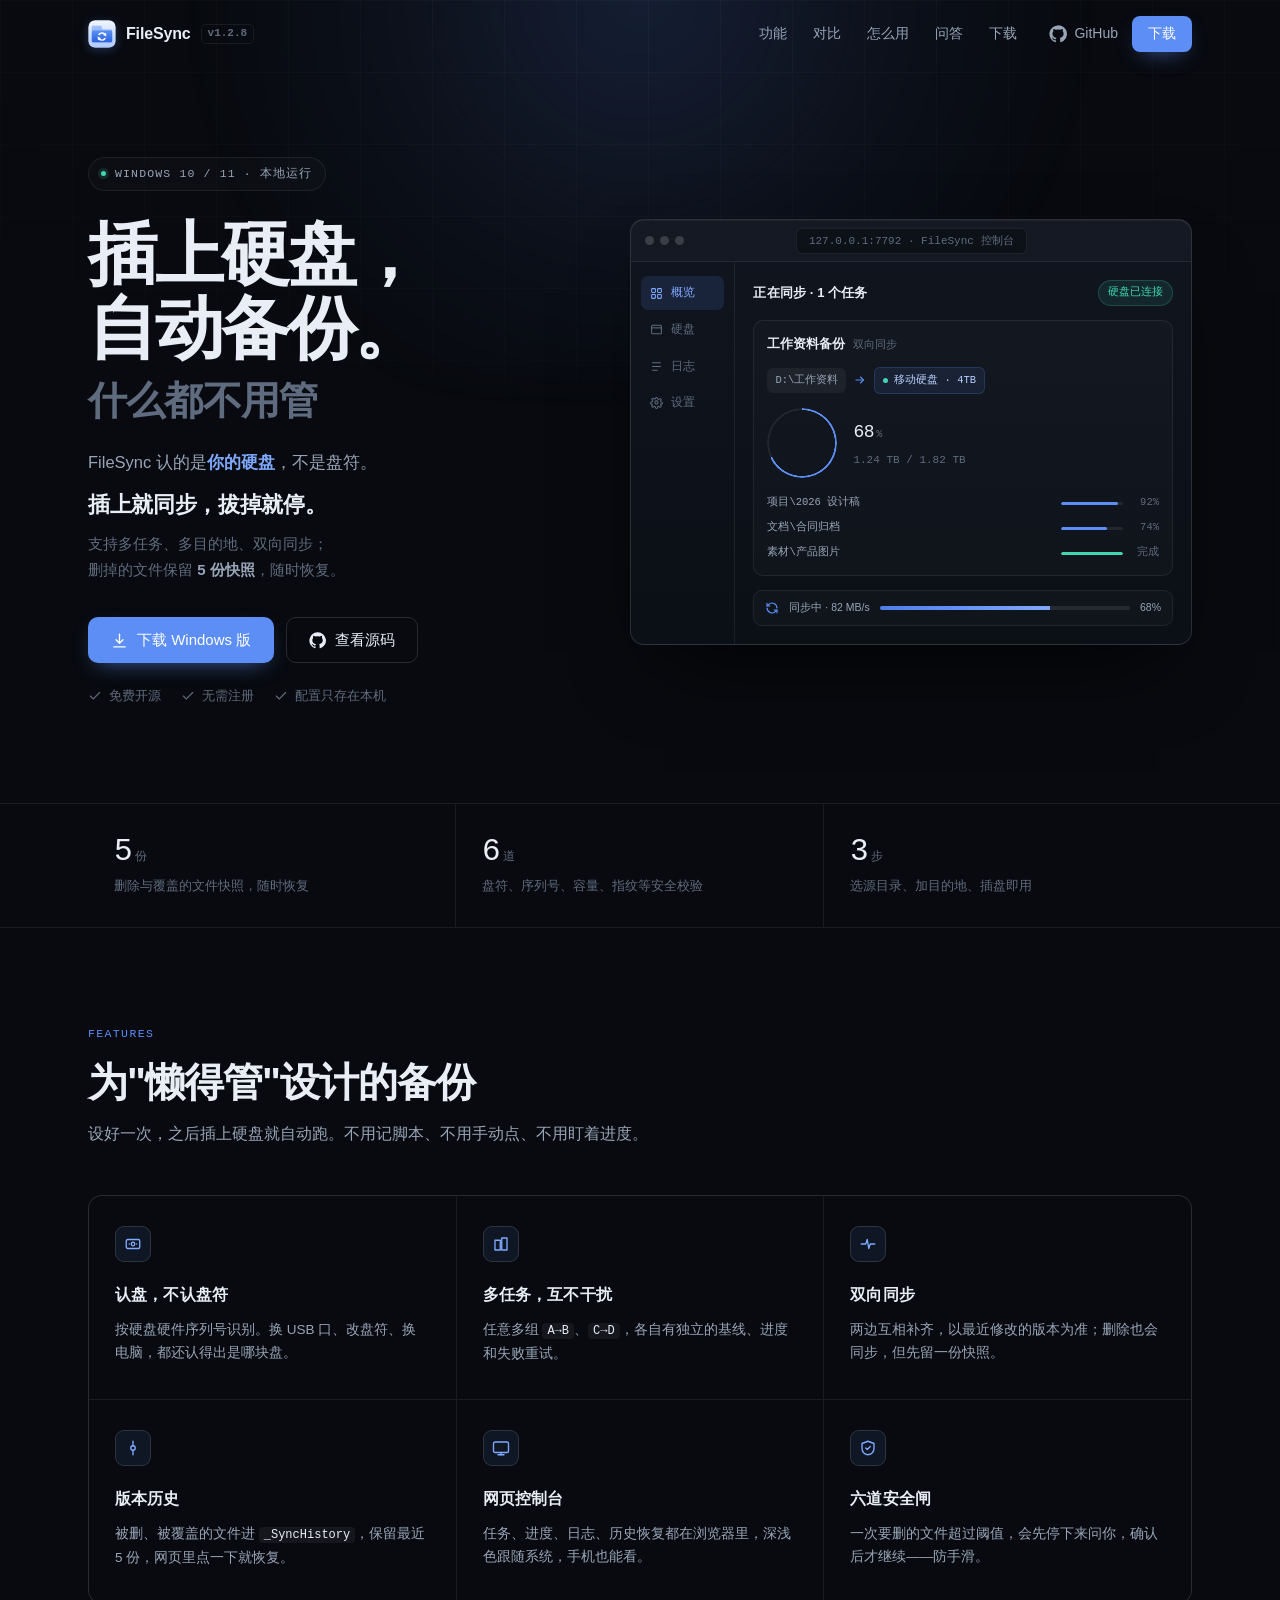
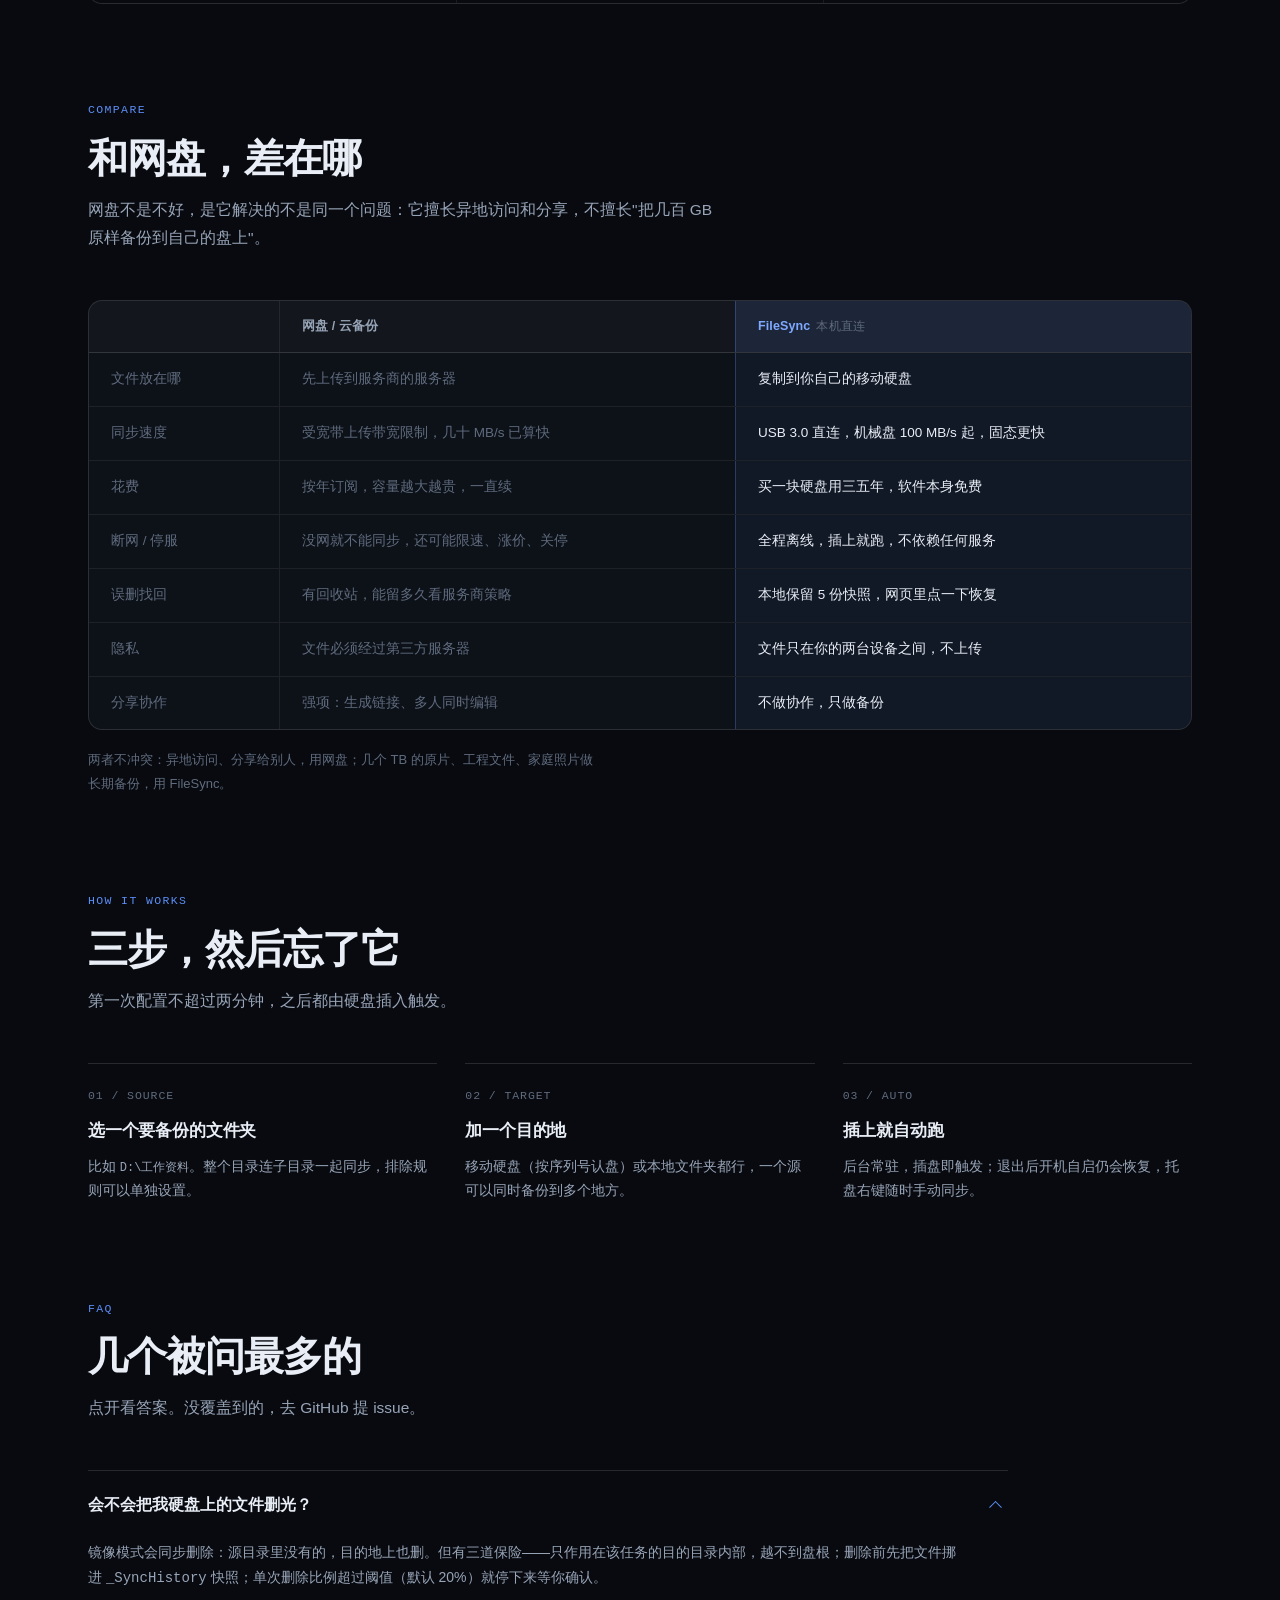
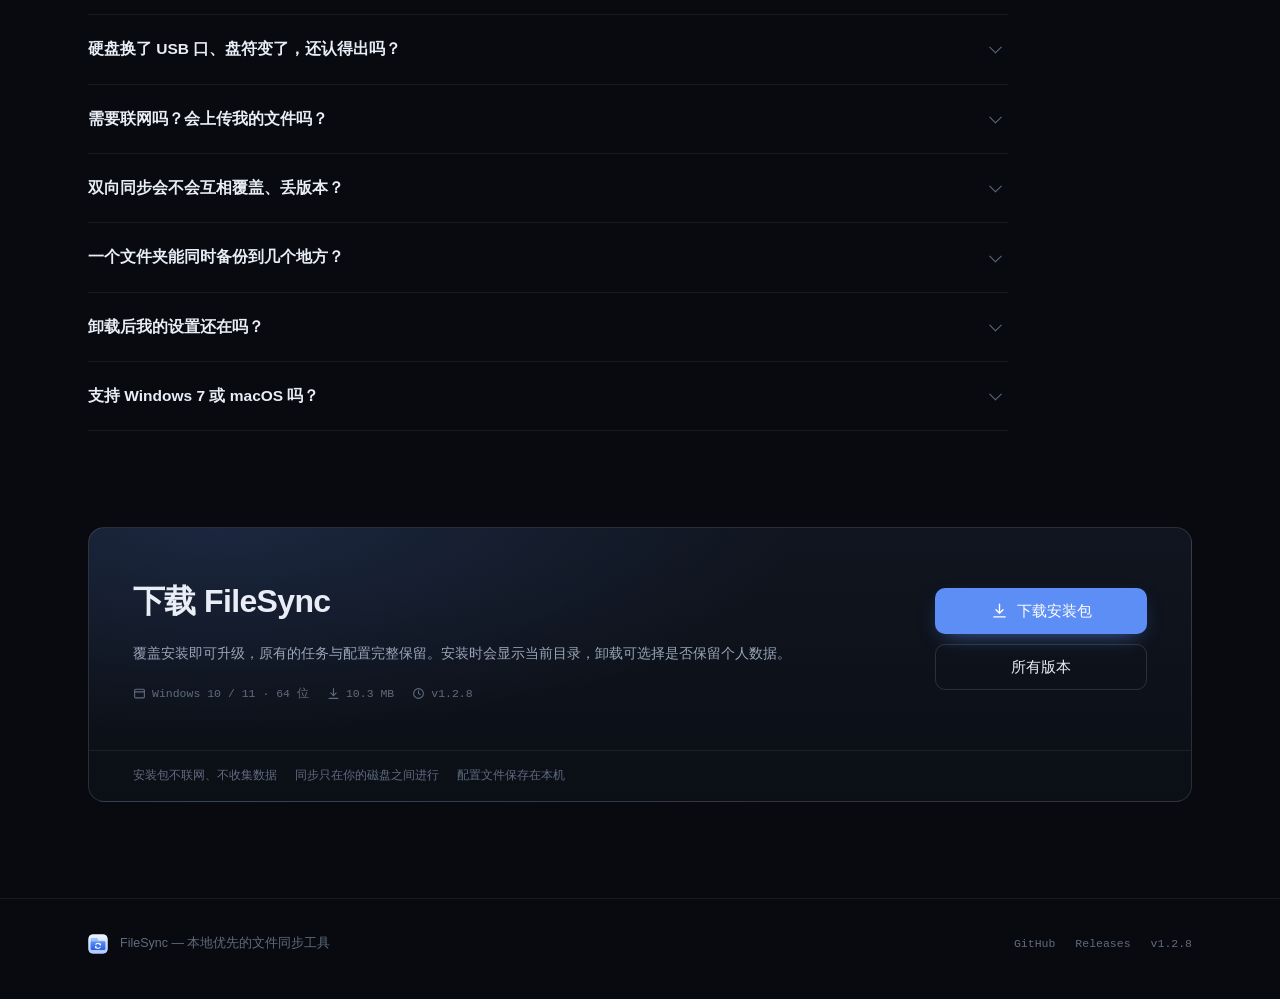
==== commit af8c7bc5: "产品页版本信息更新至 v1.2.8" ====
--- a/docs/index.html
+++ b/docs/index.html
@@ -363,7 +363,7 @@
     <a class="brand" href="#top" aria-label="FileSync 首页">
       <img class="mark" src="logo.svg" alt="" width="28" height="28">
       <span>FileSync</span>
-      <span class="ver">v1.2.7</span>
+      <span class="ver">v1.2.8</span>
     </a>
     <nav class="nav-links">
       <a href="#features">功能</a>
@@ -674,11 +674,11 @@
             <div class="meta">
               <span><svg viewBox="0 0 24 24" fill="none" stroke="currentColor" stroke-width="2" stroke-linecap="round"><rect x="3" y="4" width="18" height="16" rx="2"/><path d="M3 9h18"/></svg>Windows 10 / 11 · 64 位</span>
               <span><svg viewBox="0 0 24 24" fill="none" stroke="currentColor" stroke-width="2" stroke-linecap="round"><path d="M12 3v12"/><path d="m7 11 5 5 5-5"/><path d="M4 21h16"/></svg>10.3 MB</span>
-              <span><svg viewBox="0 0 24 24" fill="none" stroke="currentColor" stroke-width="2" stroke-linecap="round"><circle cx="12" cy="12" r="9"/><path d="M12 7v5l3 2"/></svg>v1.2.7</span>
+              <span><svg viewBox="0 0 24 24" fill="none" stroke="currentColor" stroke-width="2" stroke-linecap="round"><circle cx="12" cy="12" r="9"/><path d="M12 7v5l3 2"/></svg>v1.2.8</span>
             </div>
           </div>
           <div class="dl-actions">
-            <a class="btn btn-primary" href="https://github.com/TRG-triangle11/FileSync/releases/download/v1.2.7/FileSync-Setup-64bit-v1.2.7.exe">
+            <a class="btn btn-primary" href="https://github.com/TRG-triangle11/FileSync/releases/download/v1.2.8/FileSync-Setup-64bit-v1.2.8.exe">
               <svg viewBox="0 0 24 24" fill="none" stroke="currentColor" stroke-width="1.9" stroke-linecap="round" stroke-linejoin="round"><path d="M12 3v12"/><path d="m7 11 5 5 5-5"/><path d="M4 21h16"/></svg>
               下载安装包
             </a>
@@ -704,7 +704,7 @@
     <div class="foot-r">
       <a href="https://github.com/TRG-triangle11/FileSync" target="_blank" rel="noopener">GitHub</a>
       <a href="https://github.com/TRG-triangle11/FileSync/releases" target="_blank" rel="noopener">Releases</a>
-      <span>v1.2.7</span>
+      <span>v1.2.8</span>
     </div>
   </div>
 </footer>
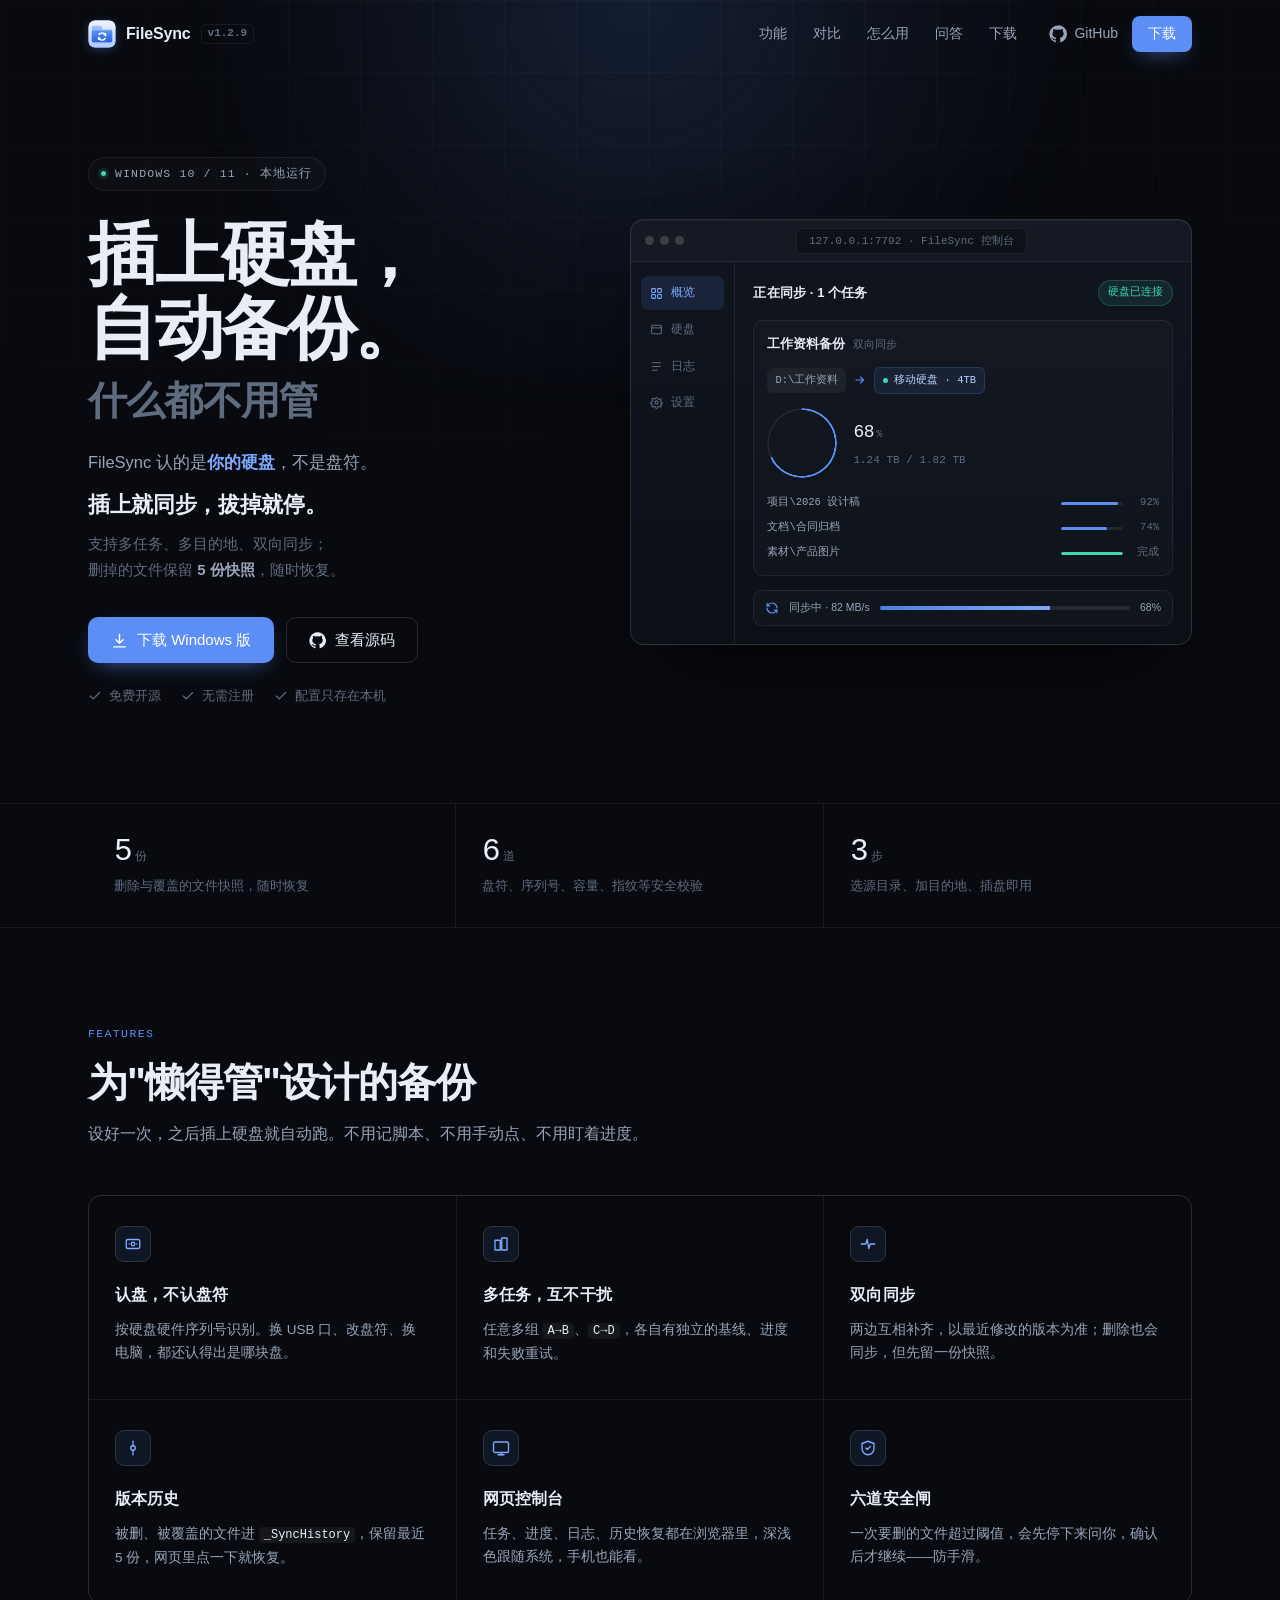
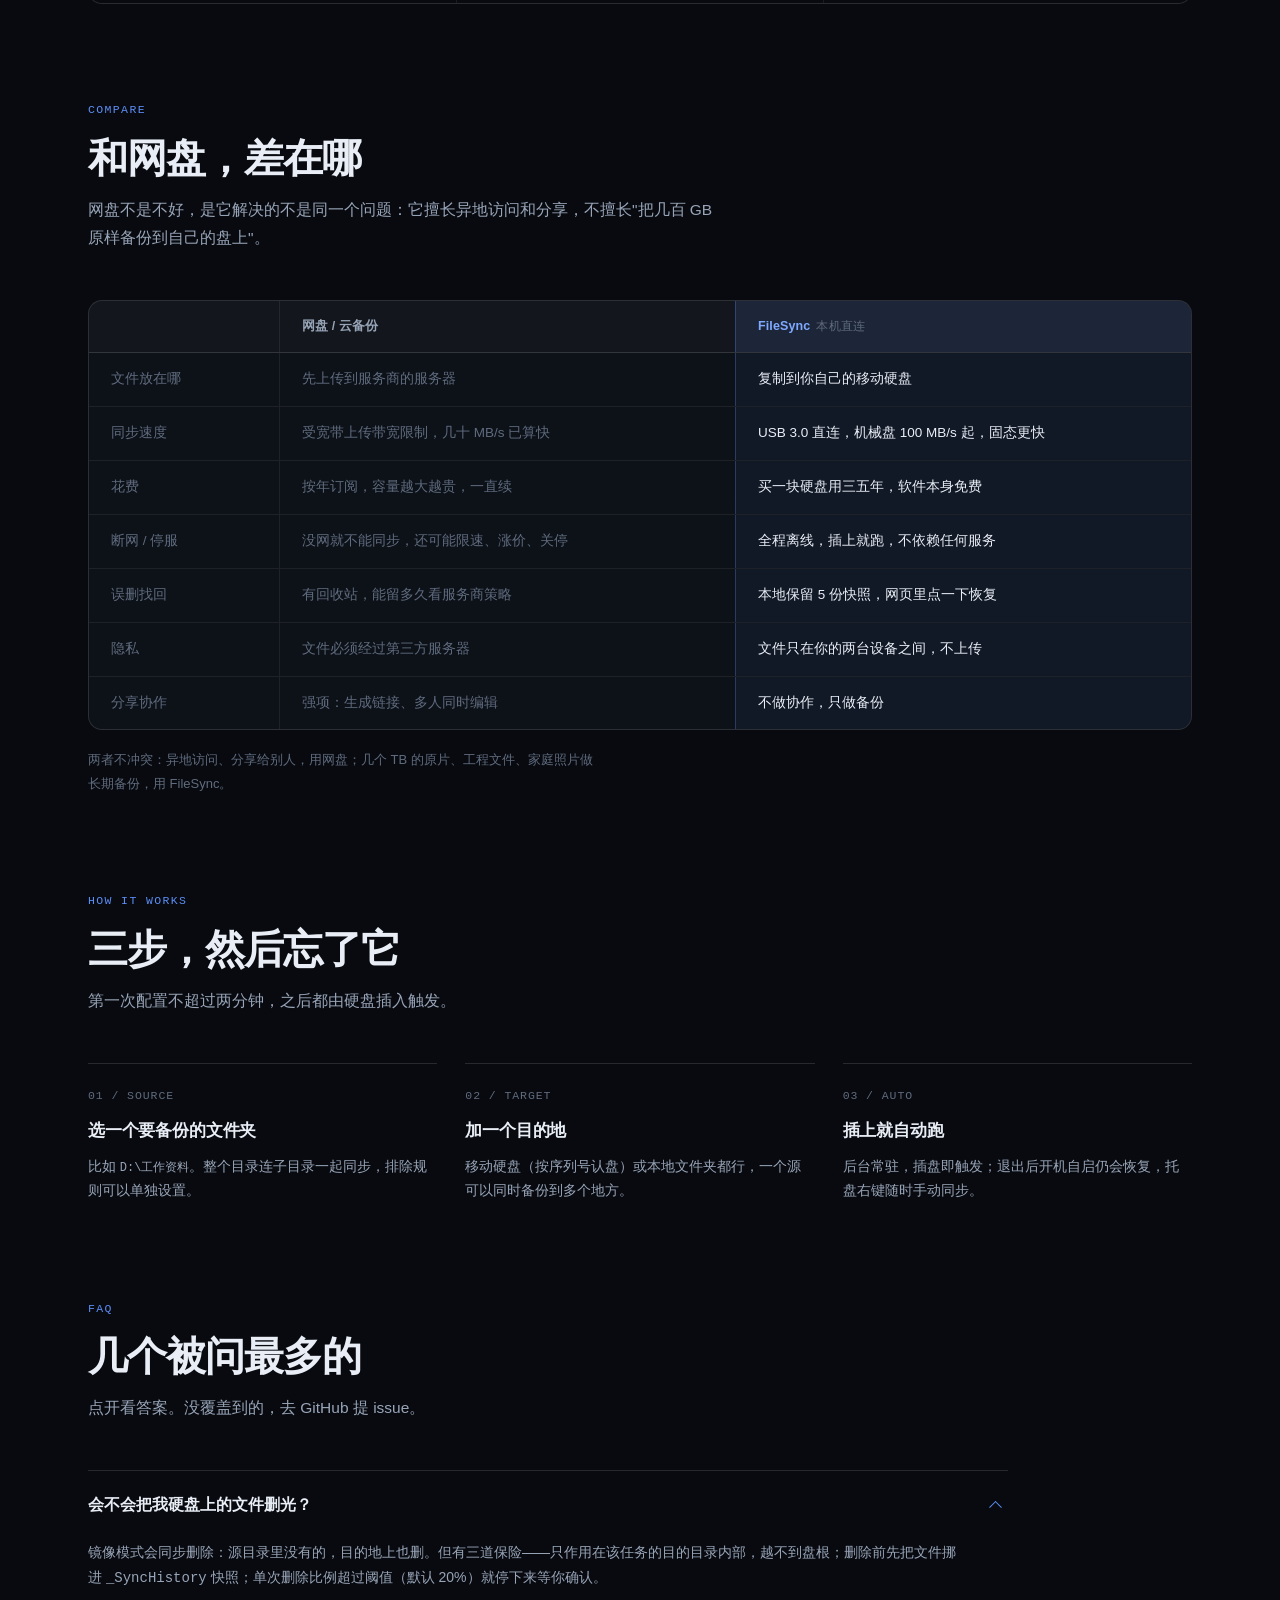
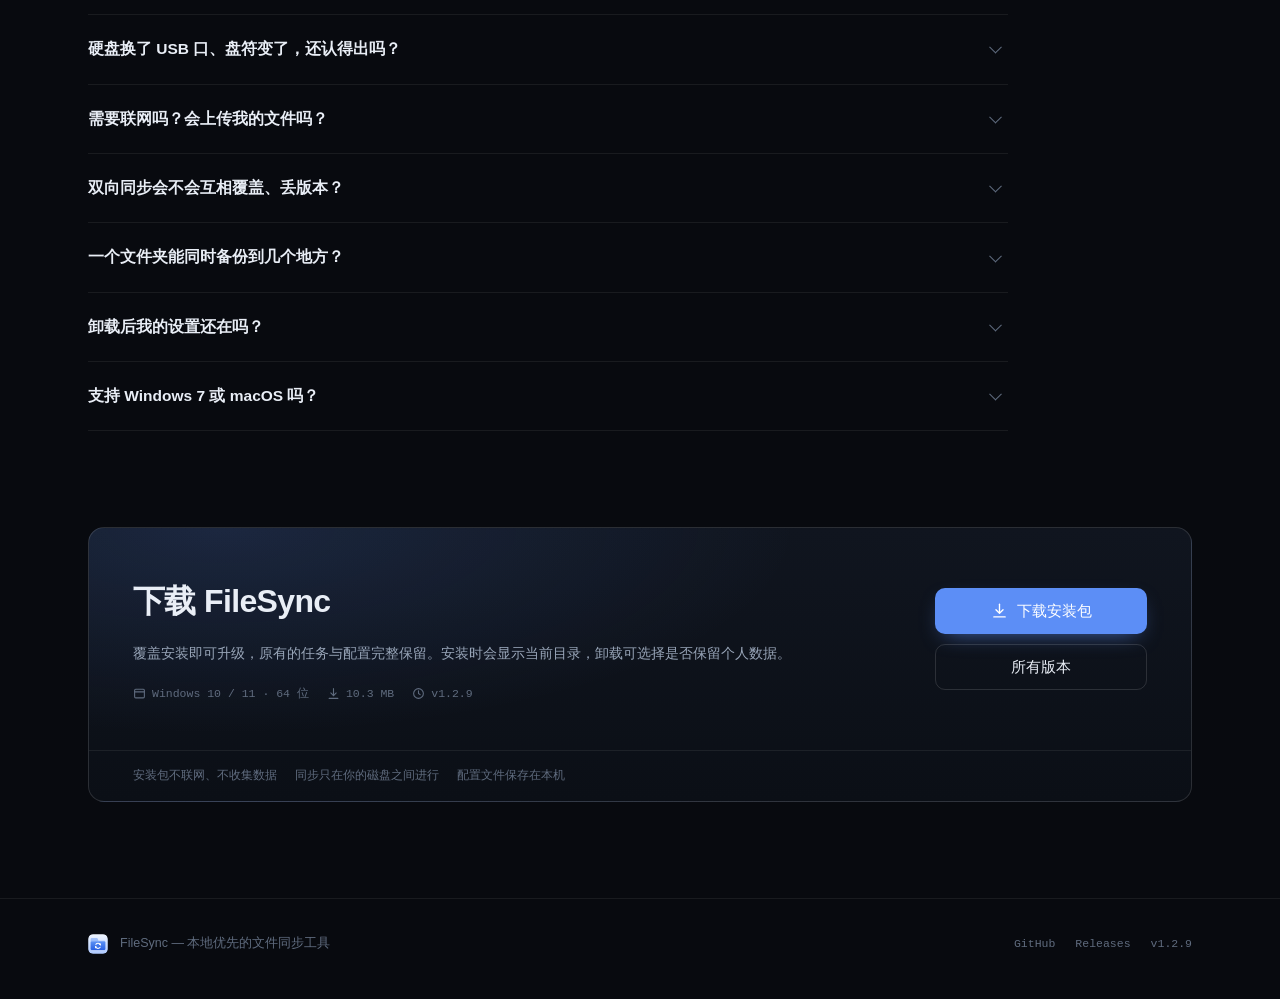
==== commit 4d944f47: "产品页版本信息更新至 v1.2.9" ====
--- a/docs/index.html
+++ b/docs/index.html
@@ -363,7 +363,7 @@
     <a class="brand" href="#top" aria-label="FileSync 首页">
       <img class="mark" src="logo.svg" alt="" width="28" height="28">
       <span>FileSync</span>
-      <span class="ver">v1.2.8</span>
+      <span class="ver">v1.2.9</span>
     </a>
     <nav class="nav-links">
       <a href="#features">功能</a>
@@ -674,11 +674,11 @@
             <div class="meta">
               <span><svg viewBox="0 0 24 24" fill="none" stroke="currentColor" stroke-width="2" stroke-linecap="round"><rect x="3" y="4" width="18" height="16" rx="2"/><path d="M3 9h18"/></svg>Windows 10 / 11 · 64 位</span>
               <span><svg viewBox="0 0 24 24" fill="none" stroke="currentColor" stroke-width="2" stroke-linecap="round"><path d="M12 3v12"/><path d="m7 11 5 5 5-5"/><path d="M4 21h16"/></svg>10.3 MB</span>
-              <span><svg viewBox="0 0 24 24" fill="none" stroke="currentColor" stroke-width="2" stroke-linecap="round"><circle cx="12" cy="12" r="9"/><path d="M12 7v5l3 2"/></svg>v1.2.8</span>
+              <span><svg viewBox="0 0 24 24" fill="none" stroke="currentColor" stroke-width="2" stroke-linecap="round"><circle cx="12" cy="12" r="9"/><path d="M12 7v5l3 2"/></svg>v1.2.9</span>
             </div>
           </div>
           <div class="dl-actions">
-            <a class="btn btn-primary" href="https://github.com/TRG-triangle11/FileSync/releases/download/v1.2.8/FileSync-Setup-64bit-v1.2.8.exe">
+            <a class="btn btn-primary" href="https://github.com/TRG-triangle11/FileSync/releases/download/v1.2.9/FileSync-Setup-64bit-v1.2.9.exe">
               <svg viewBox="0 0 24 24" fill="none" stroke="currentColor" stroke-width="1.9" stroke-linecap="round" stroke-linejoin="round"><path d="M12 3v12"/><path d="m7 11 5 5 5-5"/><path d="M4 21h16"/></svg>
               下载安装包
             </a>
@@ -704,7 +704,7 @@
     <div class="foot-r">
       <a href="https://github.com/TRG-triangle11/FileSync" target="_blank" rel="noopener">GitHub</a>
       <a href="https://github.com/TRG-triangle11/FileSync/releases" target="_blank" rel="noopener">Releases</a>
-      <span>v1.2.8</span>
+      <span>v1.2.9</span>
     </div>
   </div>
 </footer>
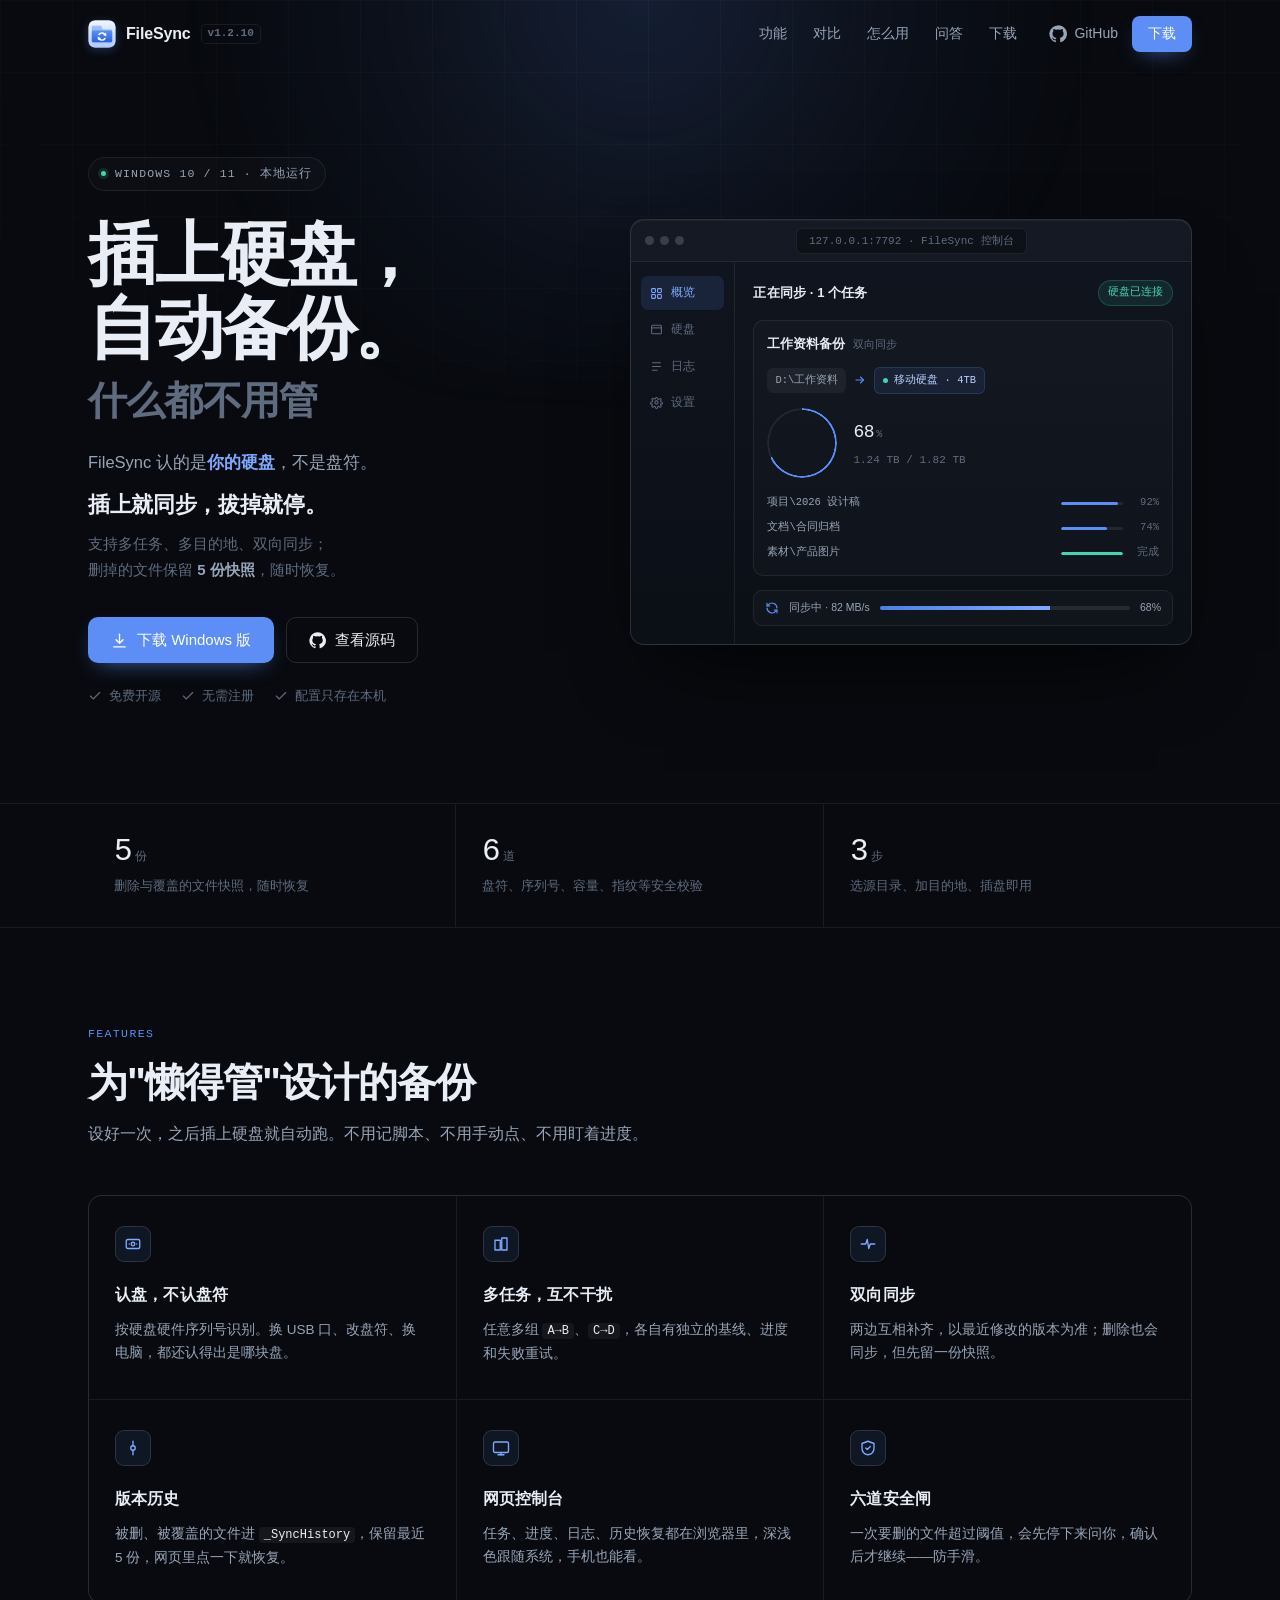
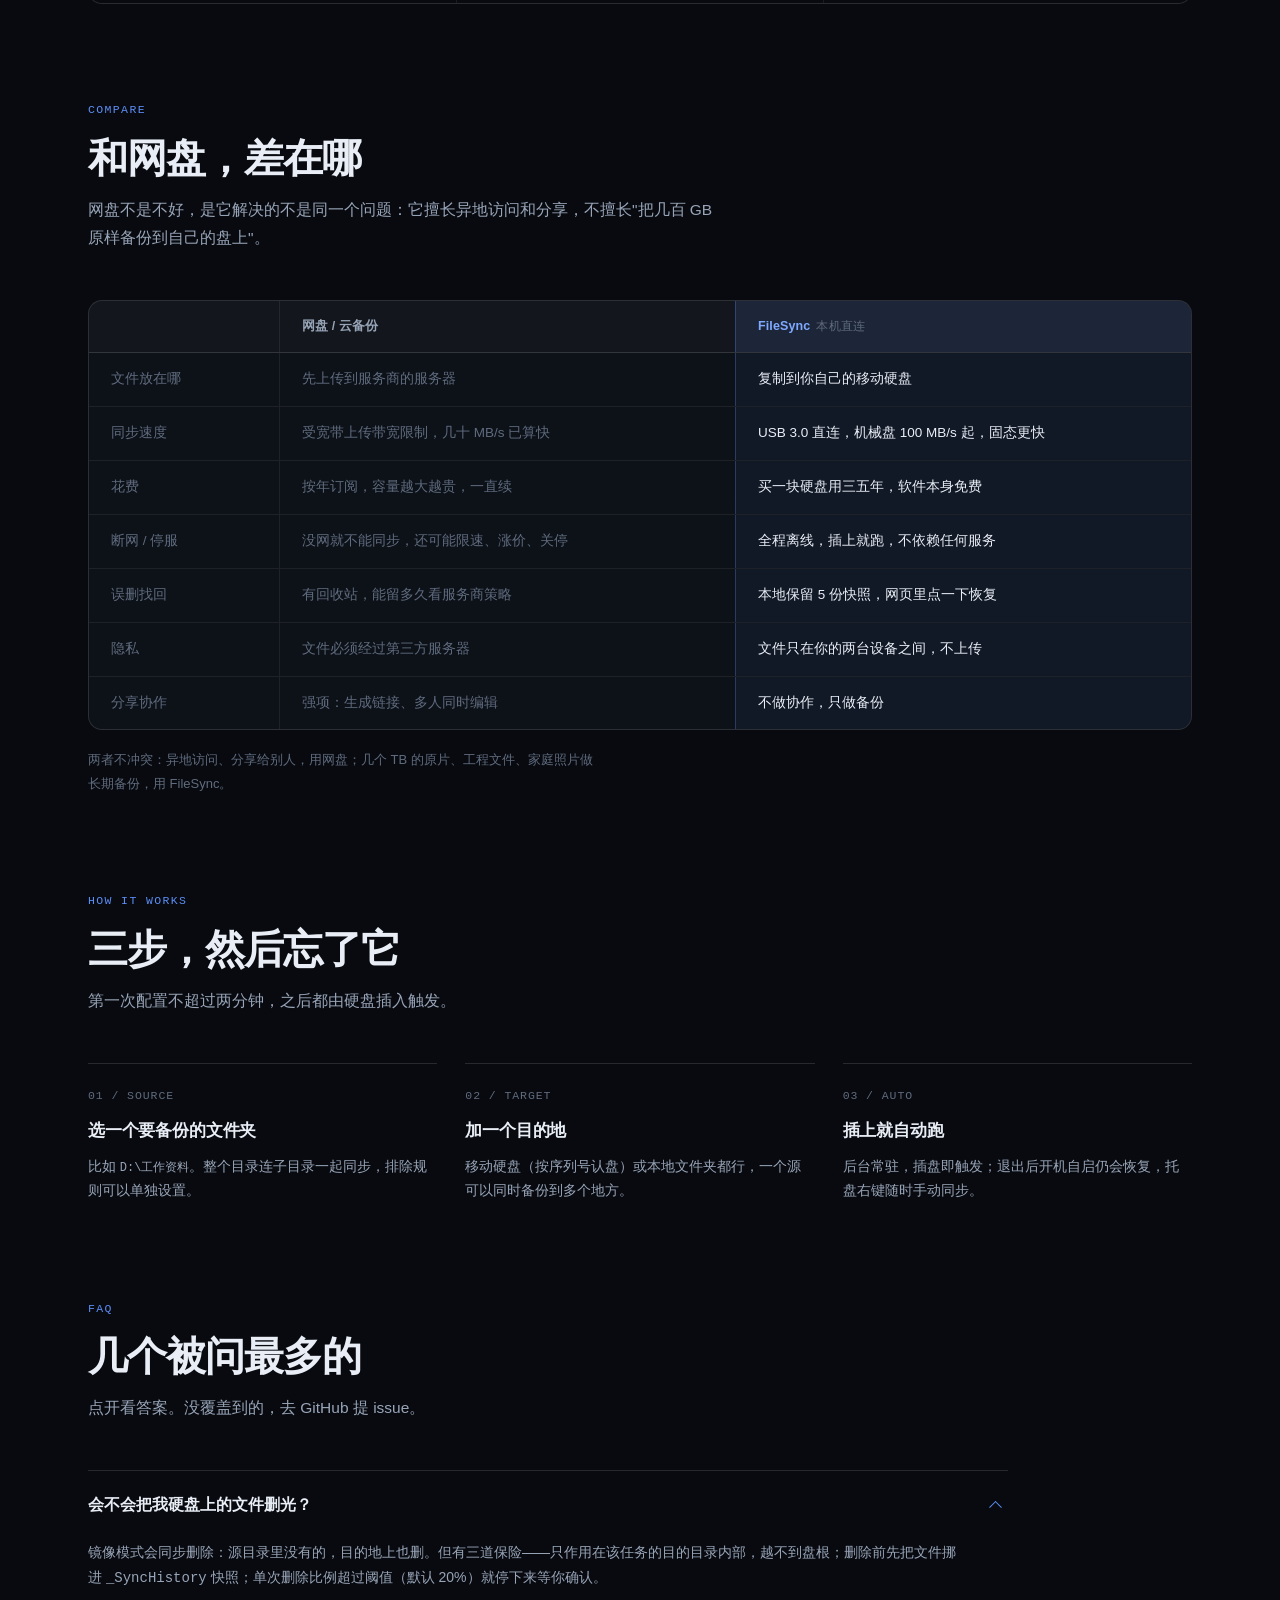
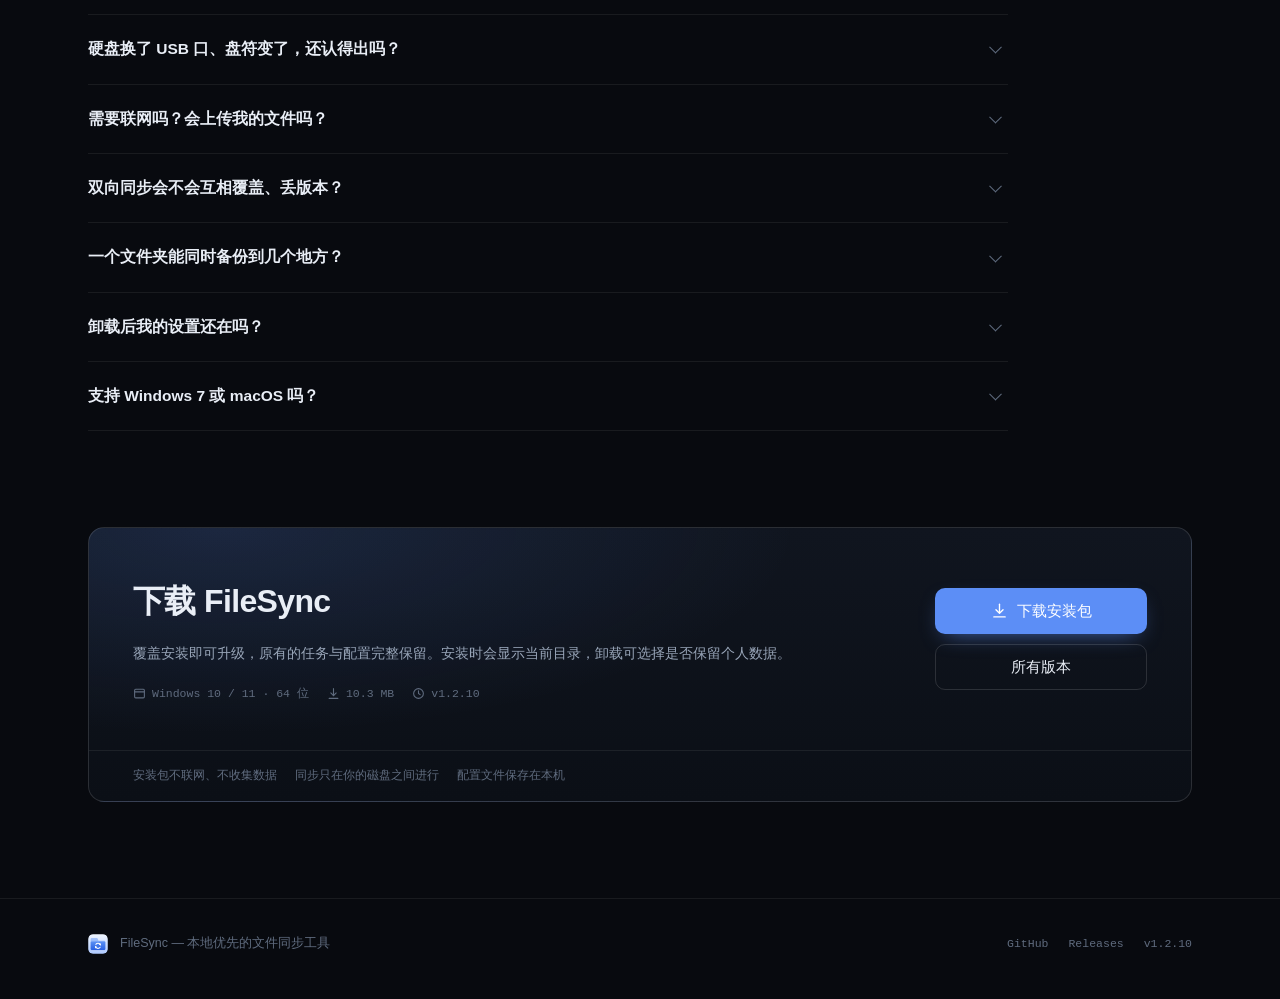
==== commit e33c6c9d: "产品页版本信息更新至 v1.2.10" ====
--- a/docs/index.html
+++ b/docs/index.html
@@ -363,7 +363,7 @@
     <a class="brand" href="#top" aria-label="FileSync 首页">
       <img class="mark" src="logo.svg" alt="" width="28" height="28">
       <span>FileSync</span>
-      <span class="ver">v1.2.9</span>
+      <span class="ver">v1.2.10</span>
     </a>
     <nav class="nav-links">
       <a href="#features">功能</a>
@@ -674,11 +674,11 @@
             <div class="meta">
               <span><svg viewBox="0 0 24 24" fill="none" stroke="currentColor" stroke-width="2" stroke-linecap="round"><rect x="3" y="4" width="18" height="16" rx="2"/><path d="M3 9h18"/></svg>Windows 10 / 11 · 64 位</span>
               <span><svg viewBox="0 0 24 24" fill="none" stroke="currentColor" stroke-width="2" stroke-linecap="round"><path d="M12 3v12"/><path d="m7 11 5 5 5-5"/><path d="M4 21h16"/></svg>10.3 MB</span>
-              <span><svg viewBox="0 0 24 24" fill="none" stroke="currentColor" stroke-width="2" stroke-linecap="round"><circle cx="12" cy="12" r="9"/><path d="M12 7v5l3 2"/></svg>v1.2.9</span>
+              <span><svg viewBox="0 0 24 24" fill="none" stroke="currentColor" stroke-width="2" stroke-linecap="round"><circle cx="12" cy="12" r="9"/><path d="M12 7v5l3 2"/></svg>v1.2.10</span>
             </div>
           </div>
           <div class="dl-actions">
-            <a class="btn btn-primary" href="https://github.com/TRG-triangle11/FileSync/releases/download/v1.2.9/FileSync-Setup-64bit-v1.2.9.exe">
+            <a class="btn btn-primary" href="https://github.com/TRG-triangle11/FileSync/releases/download/v1.2.10/FileSync-Setup-64bit-v1.2.10.exe">
               <svg viewBox="0 0 24 24" fill="none" stroke="currentColor" stroke-width="1.9" stroke-linecap="round" stroke-linejoin="round"><path d="M12 3v12"/><path d="m7 11 5 5 5-5"/><path d="M4 21h16"/></svg>
               下载安装包
             </a>
@@ -704,7 +704,7 @@
     <div class="foot-r">
       <a href="https://github.com/TRG-triangle11/FileSync" target="_blank" rel="noopener">GitHub</a>
       <a href="https://github.com/TRG-triangle11/FileSync/releases" target="_blank" rel="noopener">Releases</a>
-      <span>v1.2.9</span>
+      <span>v1.2.10</span>
     </div>
   </div>
 </footer>
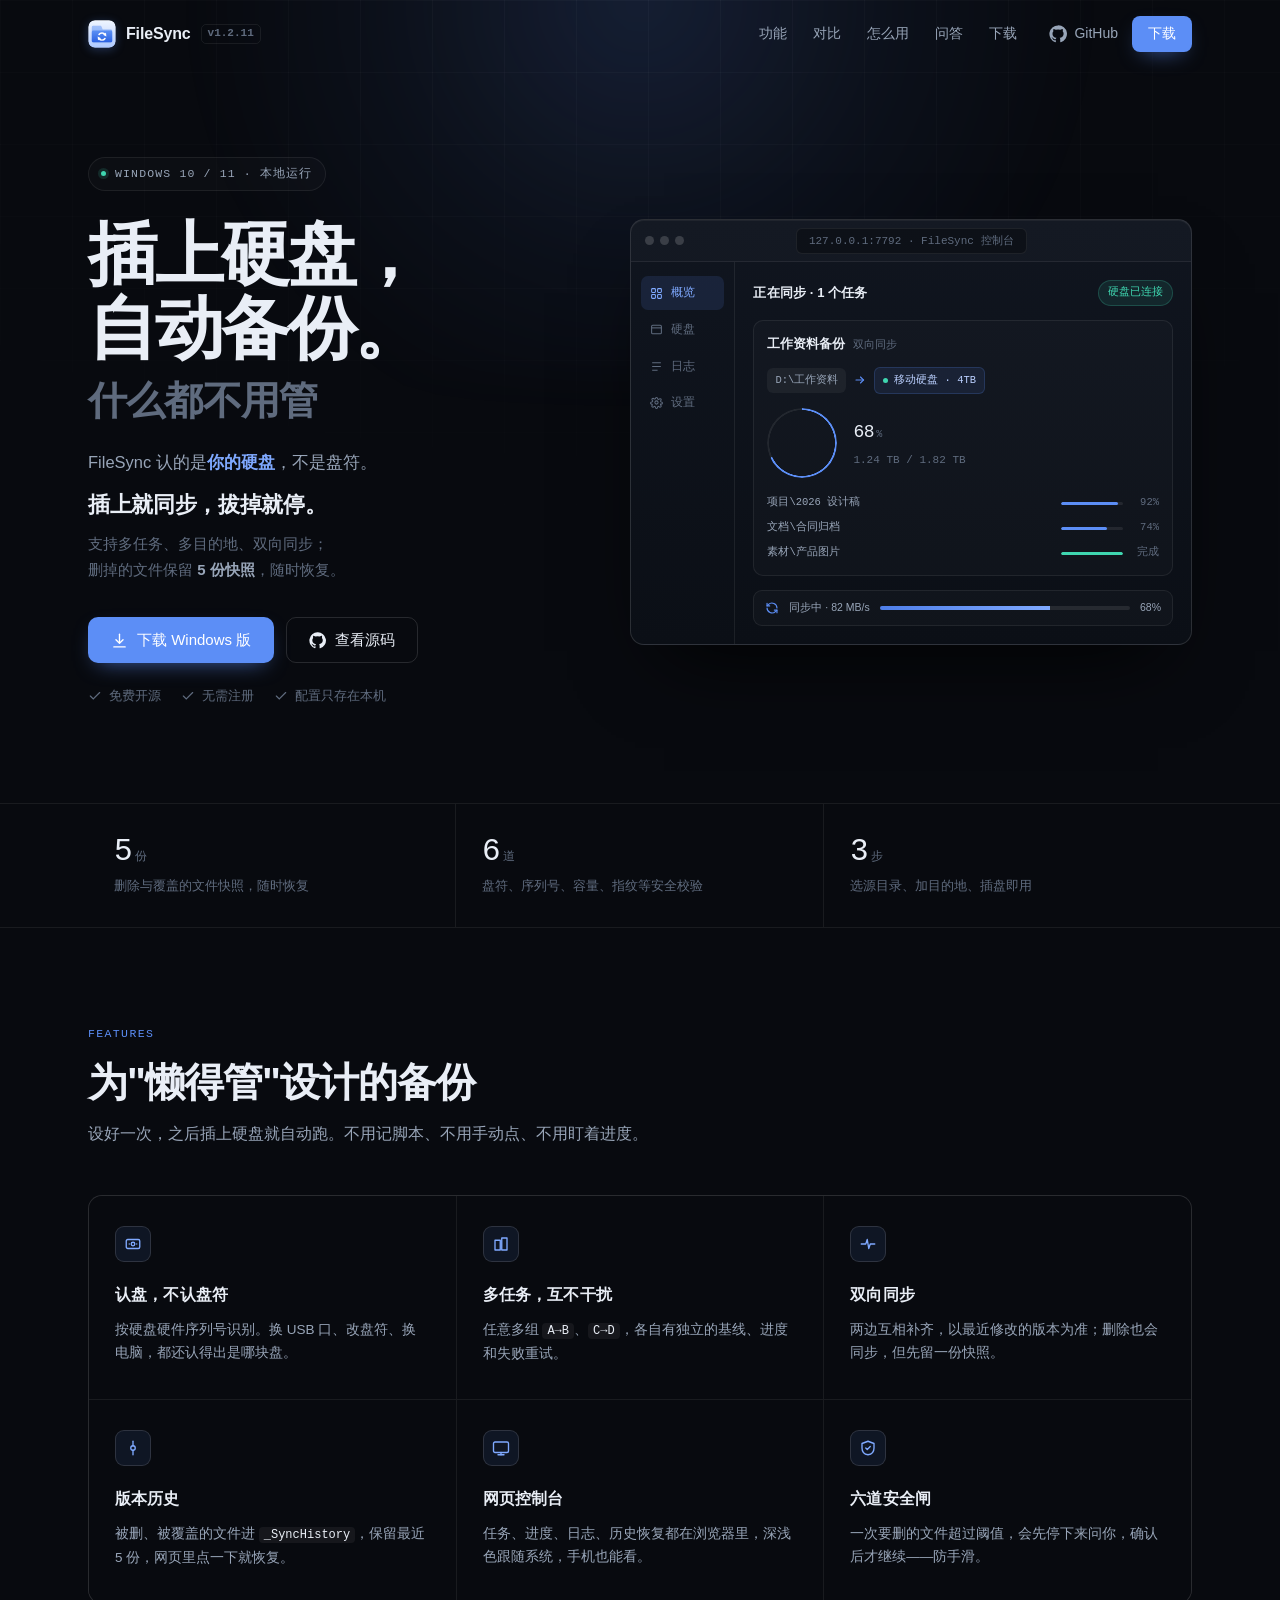
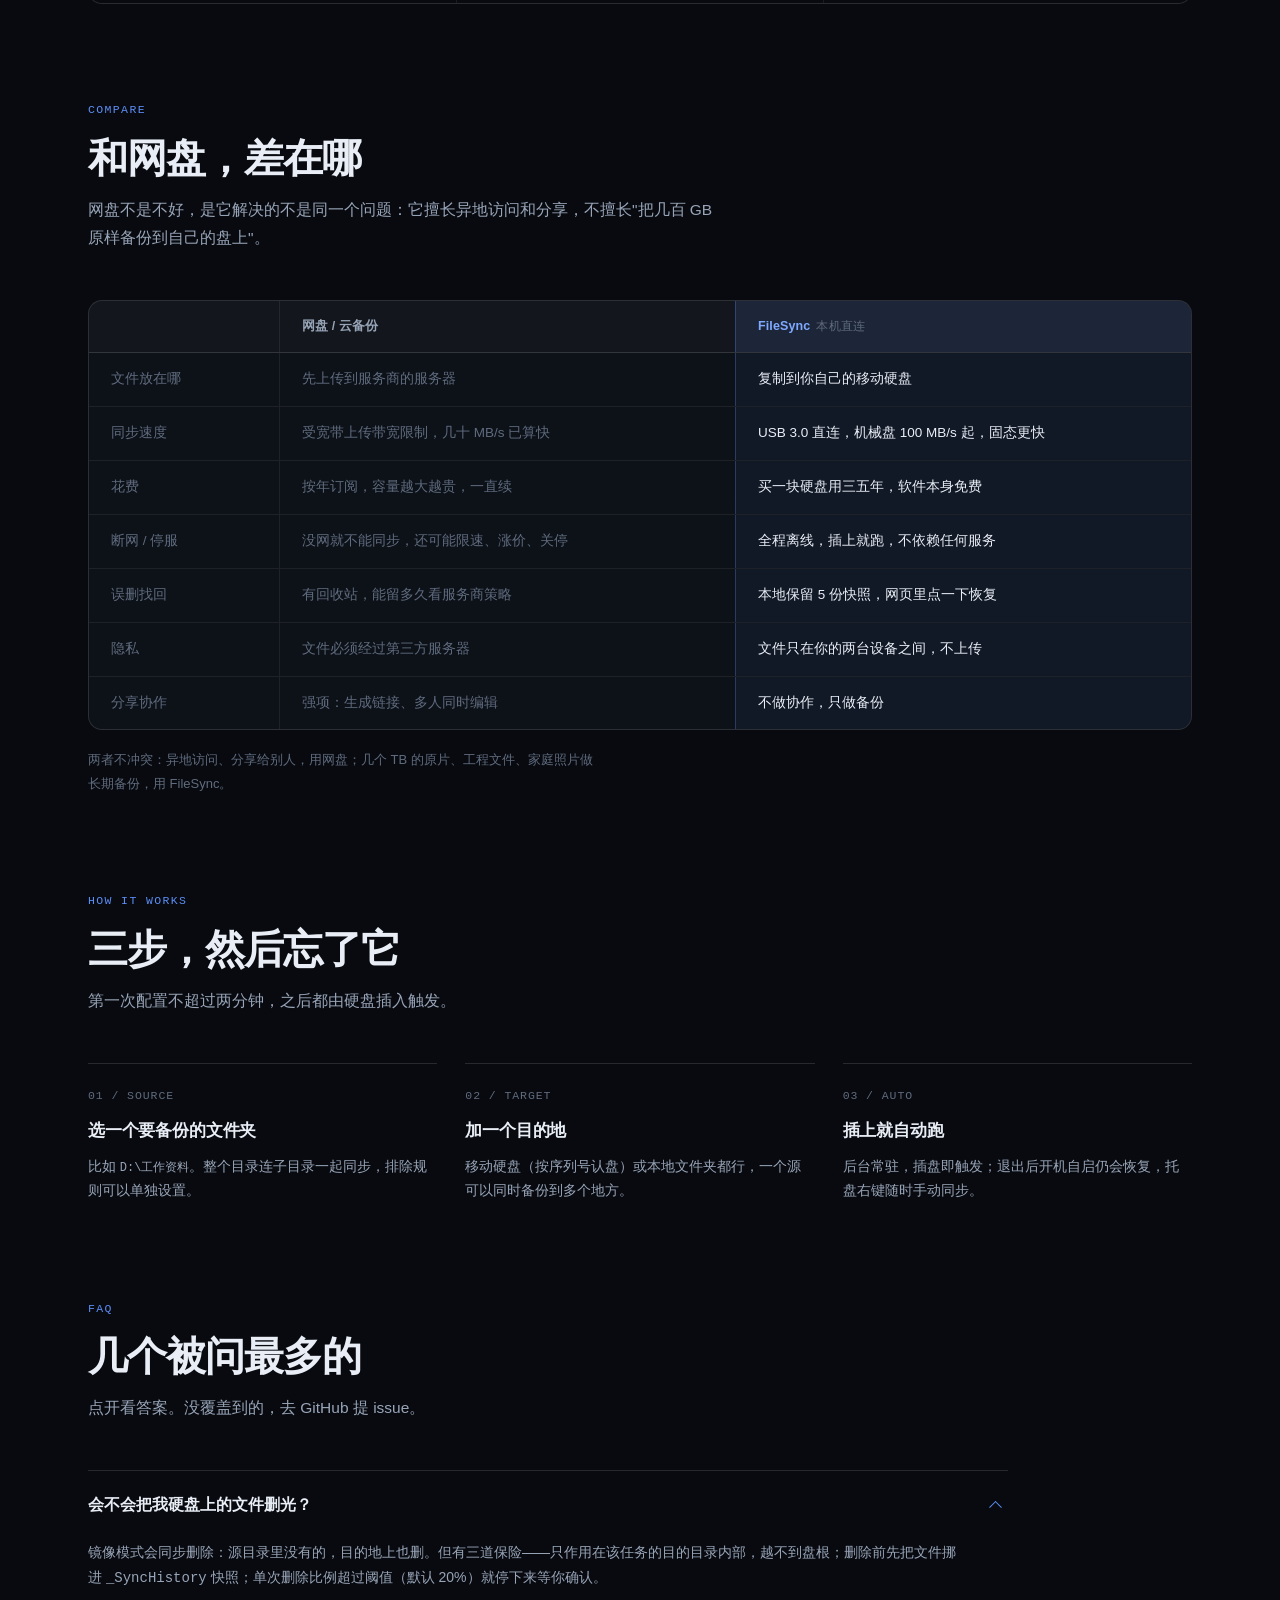
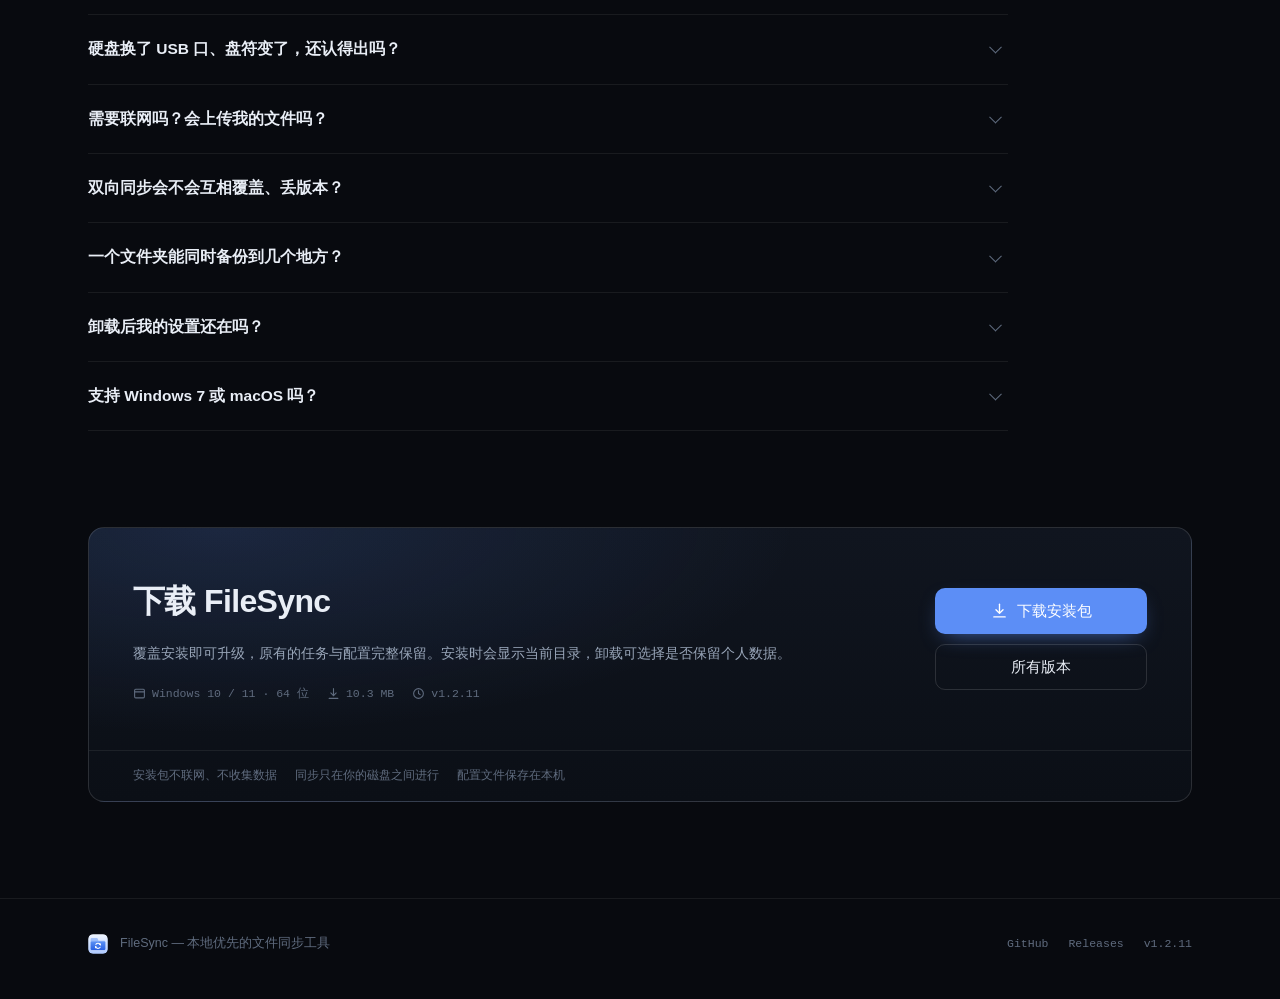
==== commit d716df80: "产品页版本信息更新至 v1.2.11" ====
--- a/docs/index.html
+++ b/docs/index.html
@@ -363,7 +363,7 @@
     <a class="brand" href="#top" aria-label="FileSync 首页">
       <img class="mark" src="logo.svg" alt="" width="28" height="28">
       <span>FileSync</span>
-      <span class="ver">v1.2.10</span>
+      <span class="ver">v1.2.11</span>
     </a>
     <nav class="nav-links">
       <a href="#features">功能</a>
@@ -674,11 +674,11 @@
             <div class="meta">
               <span><svg viewBox="0 0 24 24" fill="none" stroke="currentColor" stroke-width="2" stroke-linecap="round"><rect x="3" y="4" width="18" height="16" rx="2"/><path d="M3 9h18"/></svg>Windows 10 / 11 · 64 位</span>
               <span><svg viewBox="0 0 24 24" fill="none" stroke="currentColor" stroke-width="2" stroke-linecap="round"><path d="M12 3v12"/><path d="m7 11 5 5 5-5"/><path d="M4 21h16"/></svg>10.3 MB</span>
-              <span><svg viewBox="0 0 24 24" fill="none" stroke="currentColor" stroke-width="2" stroke-linecap="round"><circle cx="12" cy="12" r="9"/><path d="M12 7v5l3 2"/></svg>v1.2.10</span>
+              <span><svg viewBox="0 0 24 24" fill="none" stroke="currentColor" stroke-width="2" stroke-linecap="round"><circle cx="12" cy="12" r="9"/><path d="M12 7v5l3 2"/></svg>v1.2.11</span>
             </div>
           </div>
           <div class="dl-actions">
-            <a class="btn btn-primary" href="https://github.com/TRG-triangle11/FileSync/releases/download/v1.2.10/FileSync-Setup-64bit-v1.2.10.exe">
+            <a class="btn btn-primary" href="https://github.com/TRG-triangle11/FileSync/releases/download/v1.2.11/FileSync-Setup-64bit-v1.2.11.exe">
               <svg viewBox="0 0 24 24" fill="none" stroke="currentColor" stroke-width="1.9" stroke-linecap="round" stroke-linejoin="round"><path d="M12 3v12"/><path d="m7 11 5 5 5-5"/><path d="M4 21h16"/></svg>
               下载安装包
             </a>
@@ -704,7 +704,7 @@
     <div class="foot-r">
       <a href="https://github.com/TRG-triangle11/FileSync" target="_blank" rel="noopener">GitHub</a>
       <a href="https://github.com/TRG-triangle11/FileSync/releases" target="_blank" rel="noopener">Releases</a>
-      <span>v1.2.10</span>
+      <span>v1.2.11</span>
     </div>
   </div>
 </footer>
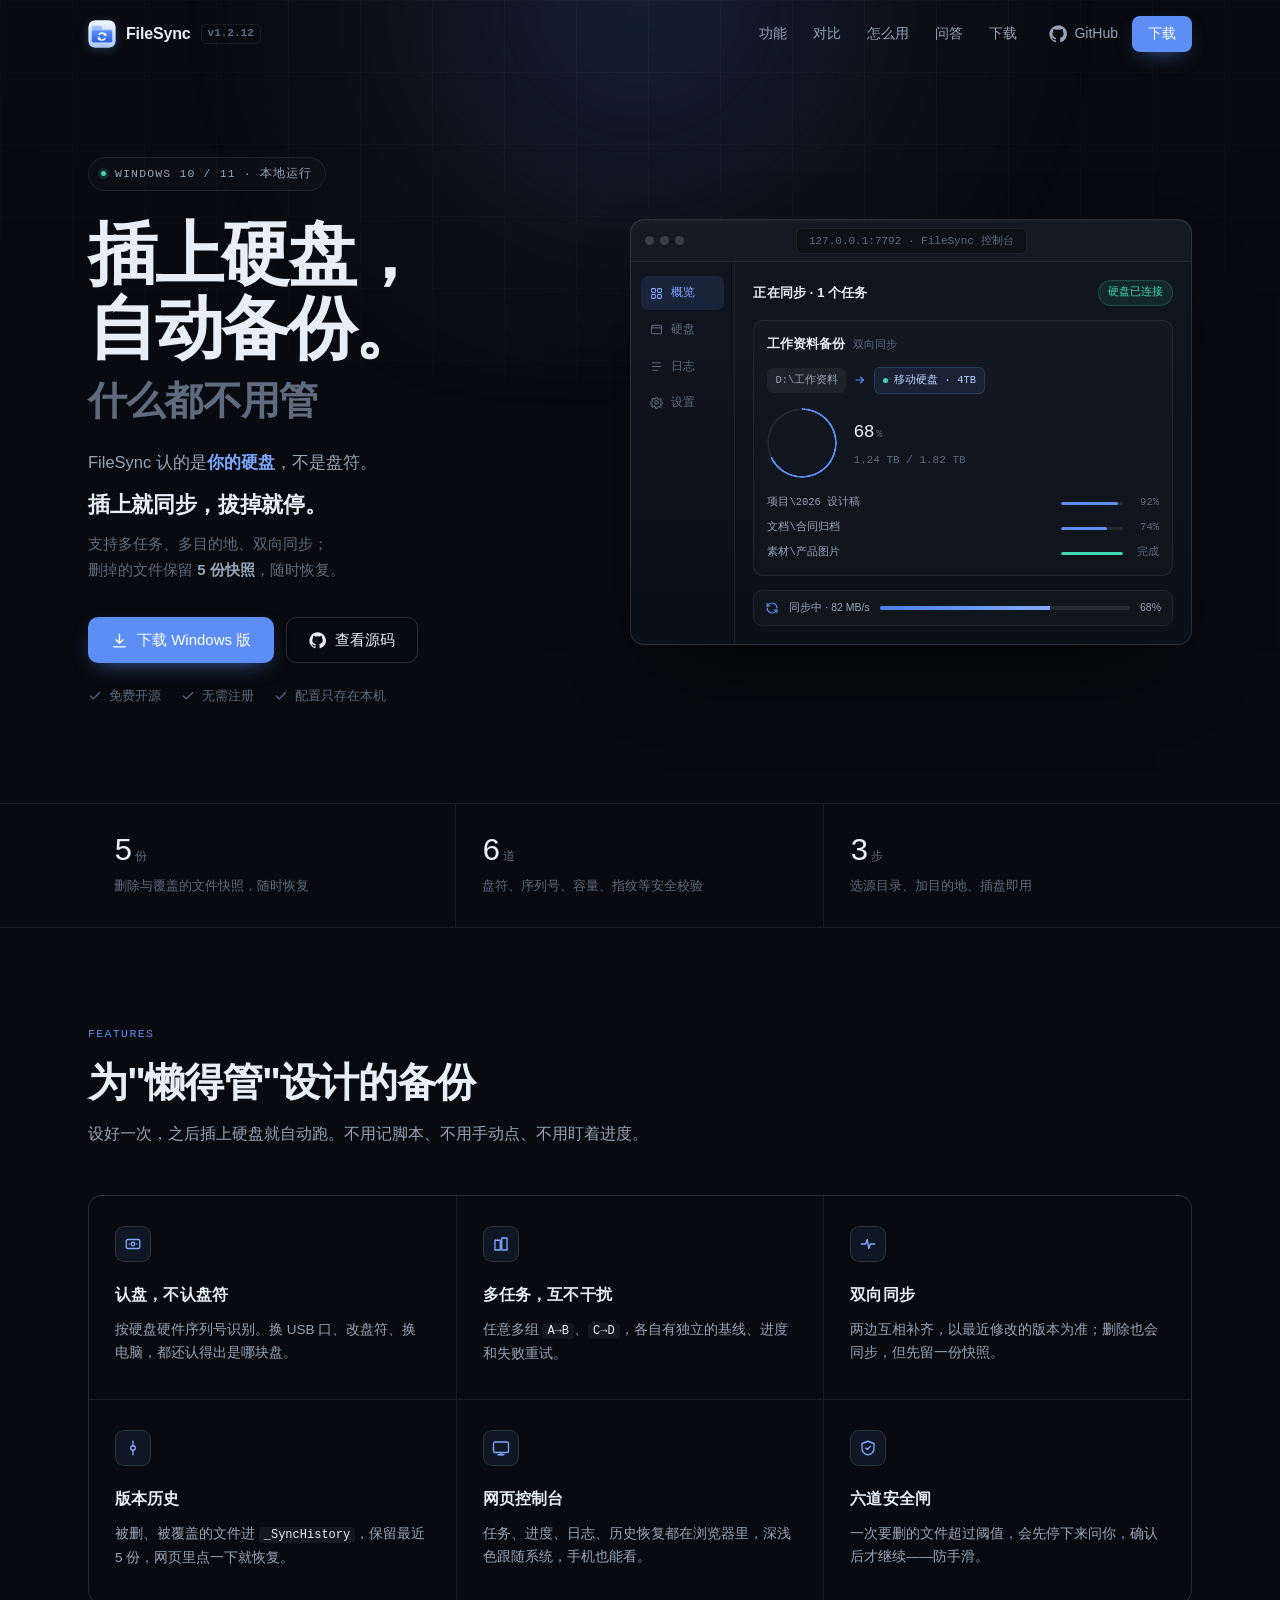
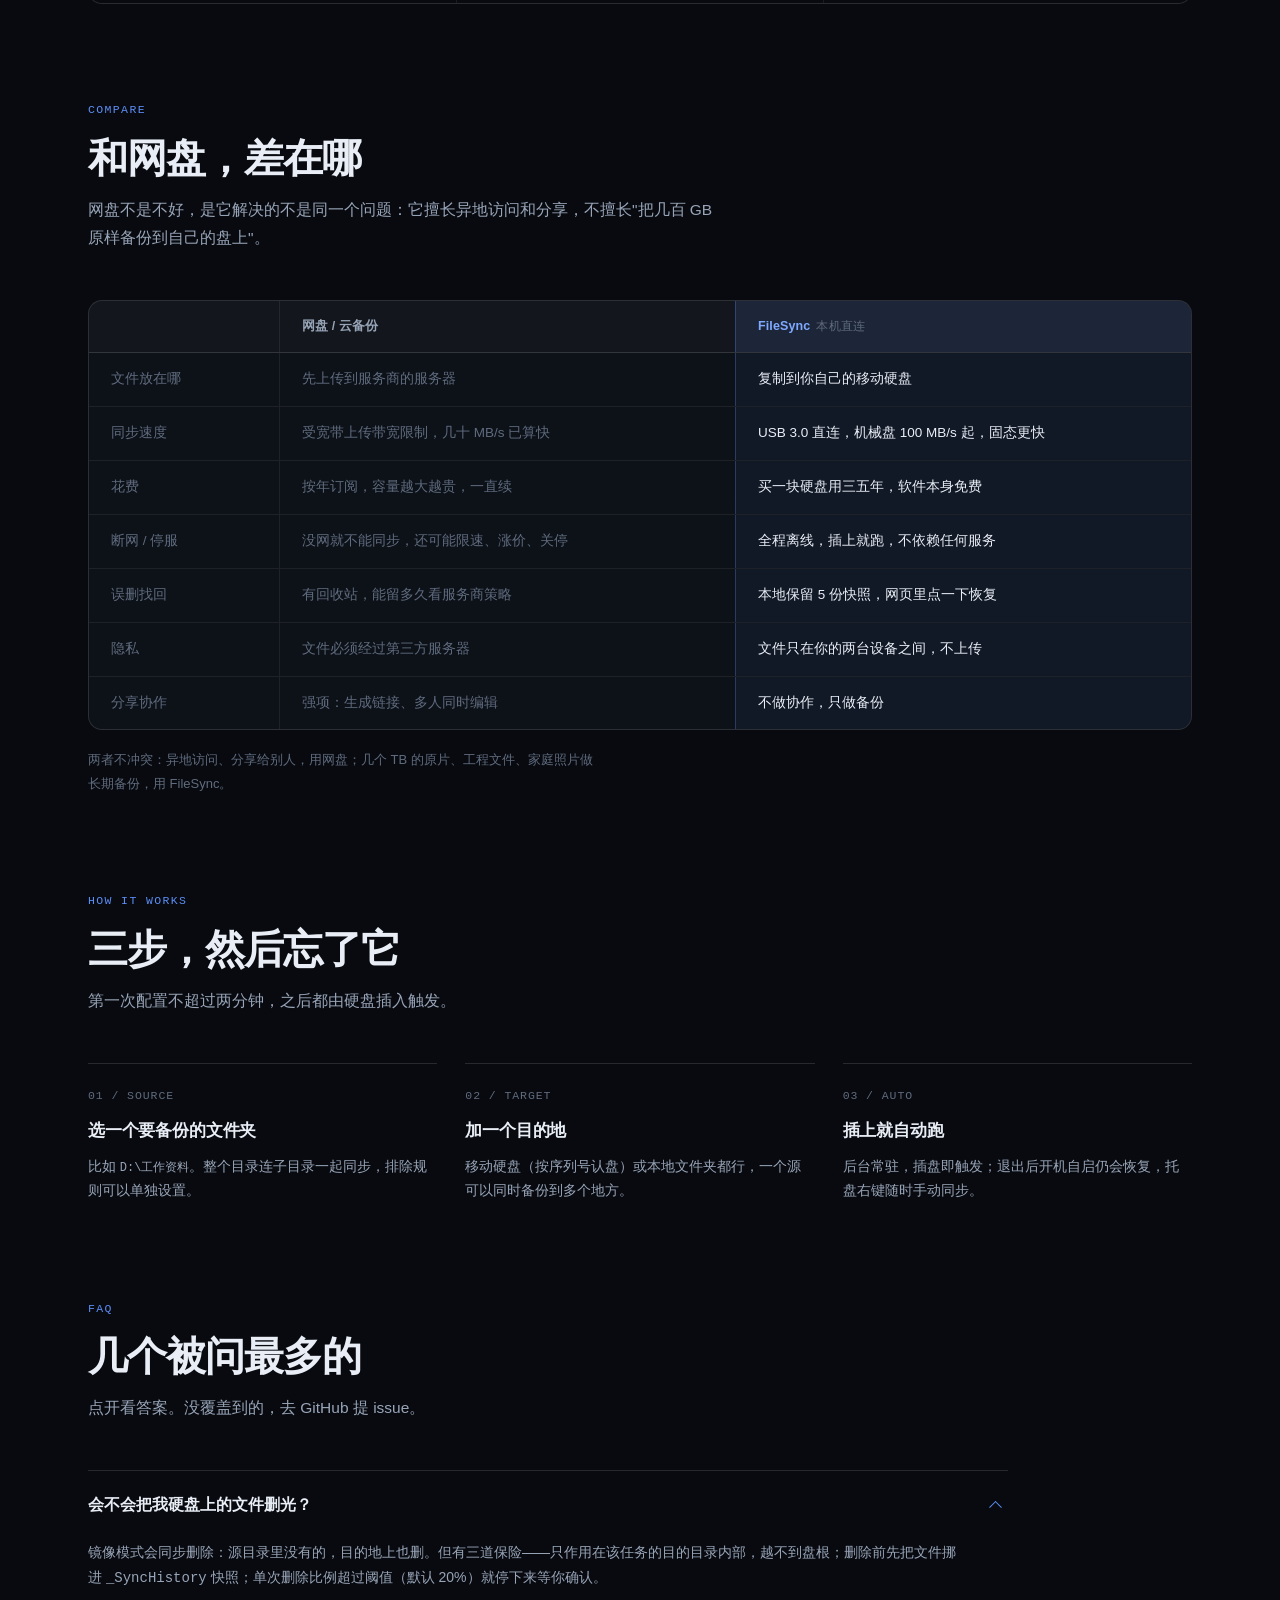
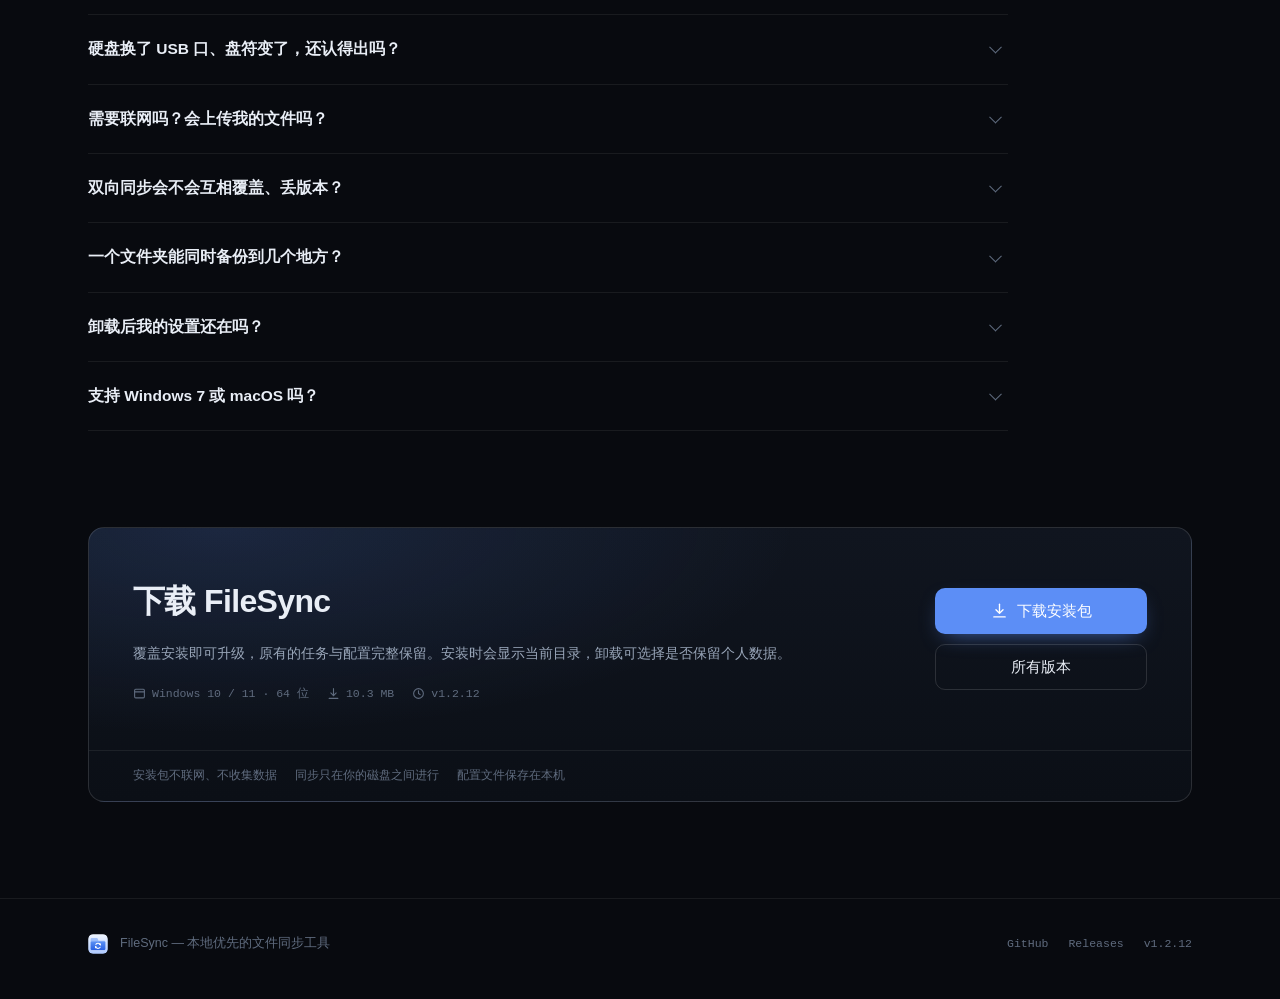
==== commit 99f30ea8: "v1.2.12：迷你条同步完成后左侧改成绿色对勾（原来是一个空圈）" ====
--- a/docs/index.html
+++ b/docs/index.html
@@ -363,7 +363,7 @@
     <a class="brand" href="#top" aria-label="FileSync 首页">
       <img class="mark" src="logo.svg" alt="" width="28" height="28">
       <span>FileSync</span>
-      <span class="ver">v1.2.11</span>
+      <span class="ver">v1.2.12</span>
     </a>
     <nav class="nav-links">
       <a href="#features">功能</a>
@@ -674,11 +674,11 @@
             <div class="meta">
               <span><svg viewBox="0 0 24 24" fill="none" stroke="currentColor" stroke-width="2" stroke-linecap="round"><rect x="3" y="4" width="18" height="16" rx="2"/><path d="M3 9h18"/></svg>Windows 10 / 11 · 64 位</span>
               <span><svg viewBox="0 0 24 24" fill="none" stroke="currentColor" stroke-width="2" stroke-linecap="round"><path d="M12 3v12"/><path d="m7 11 5 5 5-5"/><path d="M4 21h16"/></svg>10.3 MB</span>
-              <span><svg viewBox="0 0 24 24" fill="none" stroke="currentColor" stroke-width="2" stroke-linecap="round"><circle cx="12" cy="12" r="9"/><path d="M12 7v5l3 2"/></svg>v1.2.11</span>
+              <span><svg viewBox="0 0 24 24" fill="none" stroke="currentColor" stroke-width="2" stroke-linecap="round"><circle cx="12" cy="12" r="9"/><path d="M12 7v5l3 2"/></svg>v1.2.12</span>
             </div>
           </div>
           <div class="dl-actions">
-            <a class="btn btn-primary" href="https://github.com/TRG-triangle11/FileSync/releases/download/v1.2.11/FileSync-Setup-64bit-v1.2.11.exe">
+            <a class="btn btn-primary" href="https://github.com/TRG-triangle11/FileSync/releases/download/v1.2.12/FileSync-Setup-64bit-v1.2.12.exe">
               <svg viewBox="0 0 24 24" fill="none" stroke="currentColor" stroke-width="1.9" stroke-linecap="round" stroke-linejoin="round"><path d="M12 3v12"/><path d="m7 11 5 5 5-5"/><path d="M4 21h16"/></svg>
               下载安装包
             </a>
@@ -704,7 +704,7 @@
     <div class="foot-r">
       <a href="https://github.com/TRG-triangle11/FileSync" target="_blank" rel="noopener">GitHub</a>
       <a href="https://github.com/TRG-triangle11/FileSync/releases" target="_blank" rel="noopener">Releases</a>
-      <span>v1.2.11</span>
+      <span>v1.2.12</span>
     </div>
   </div>
 </footer>
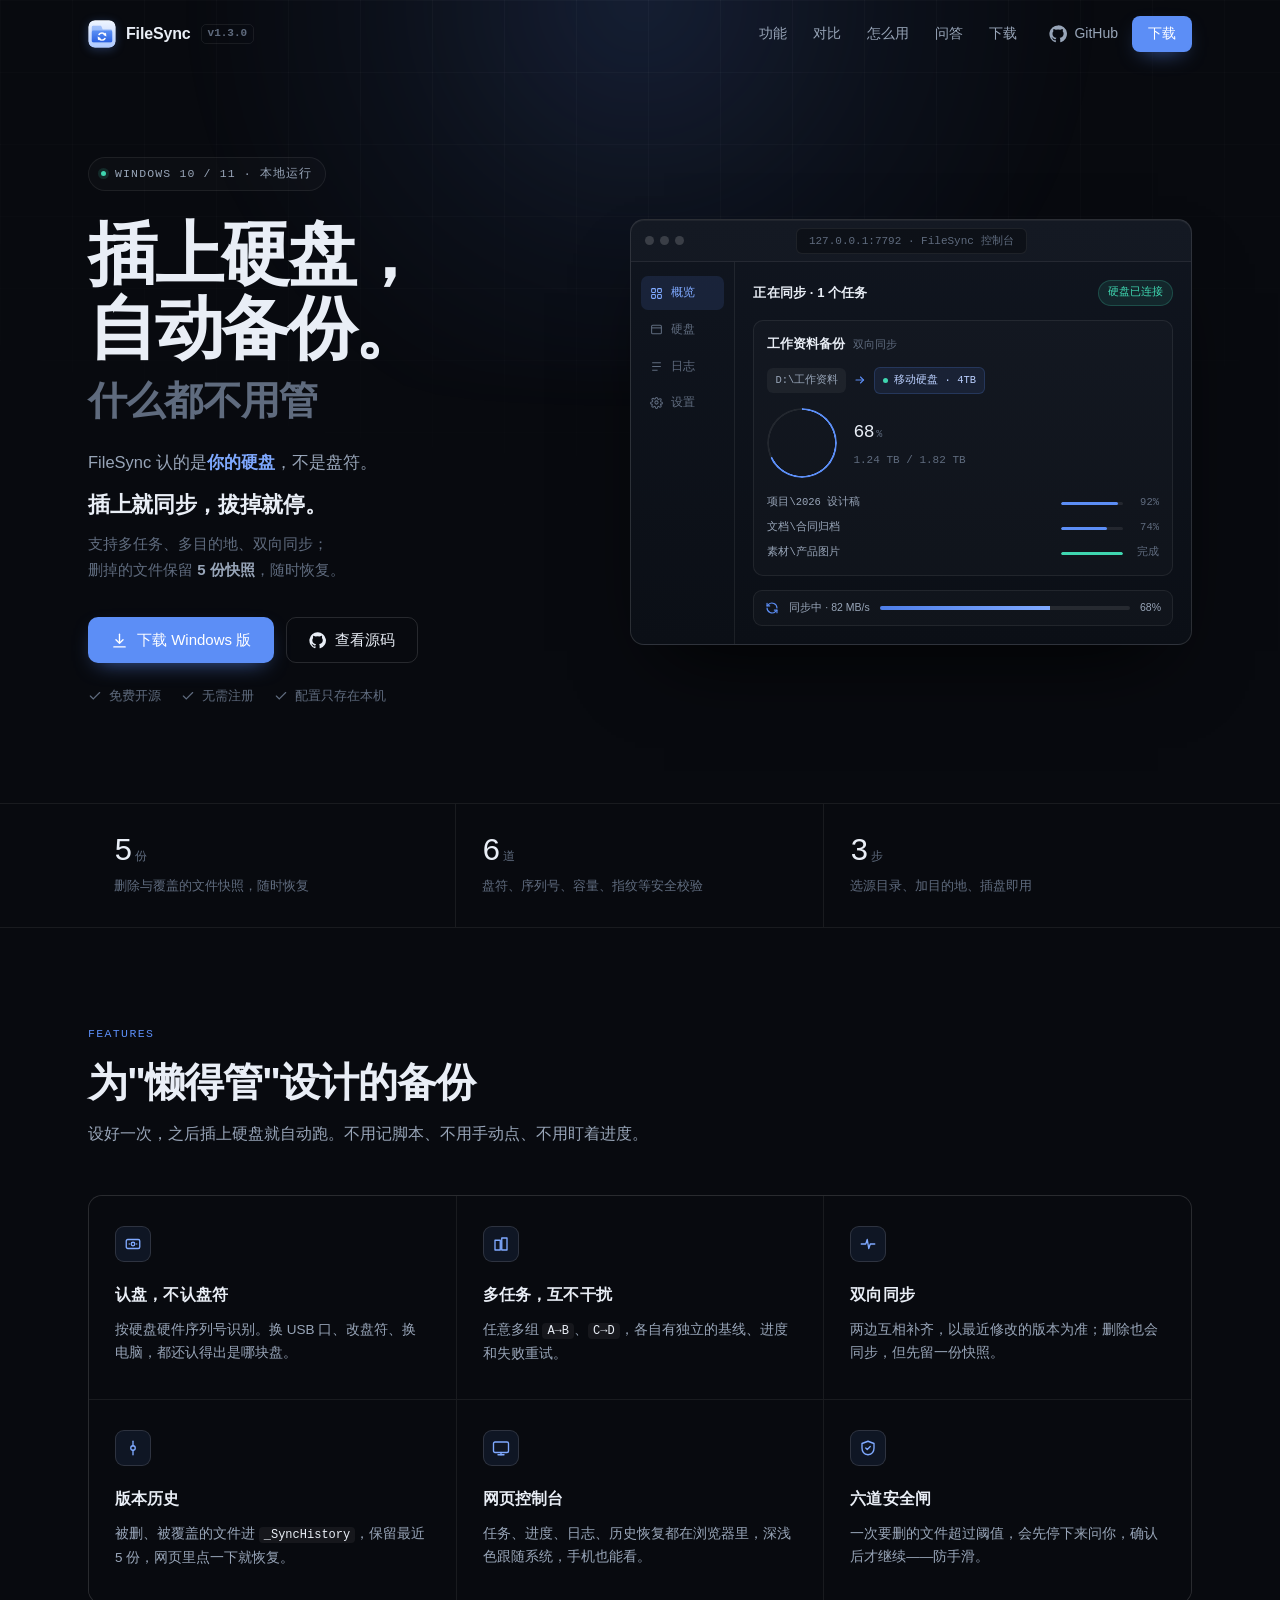
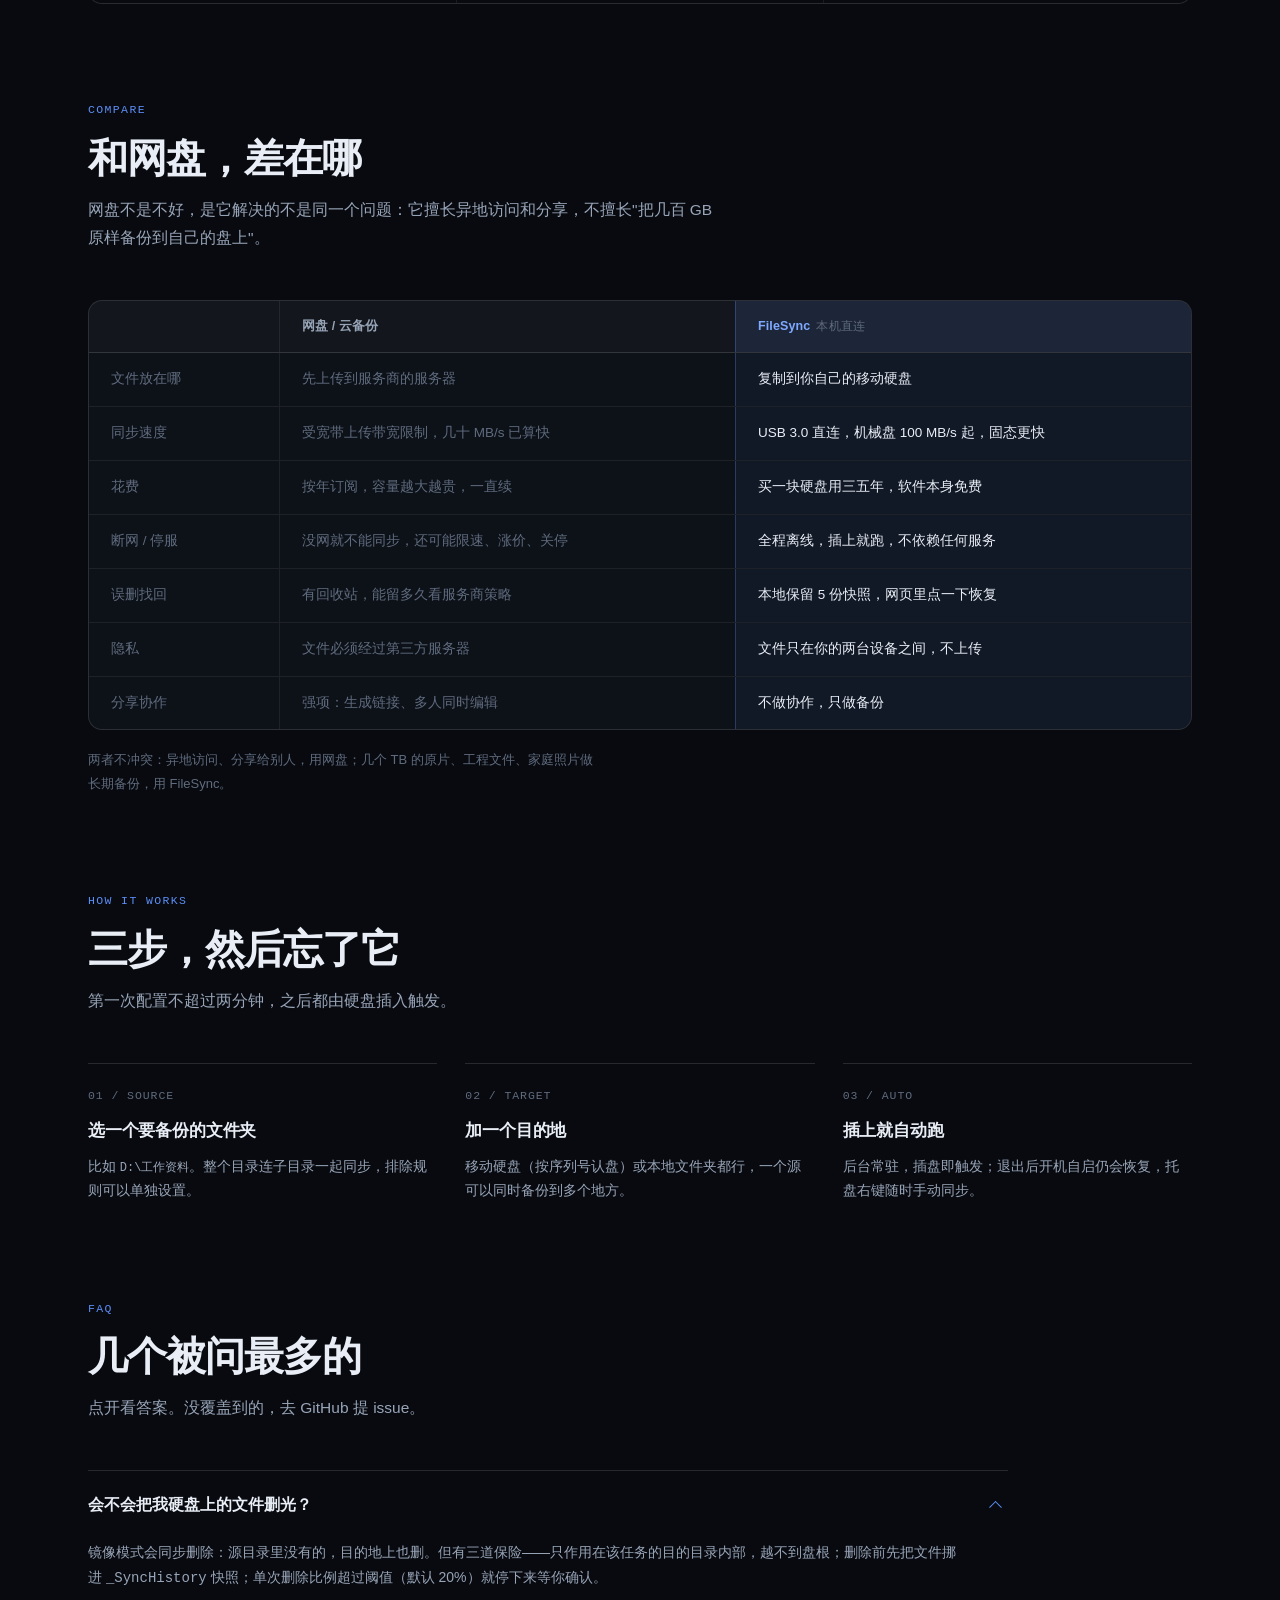
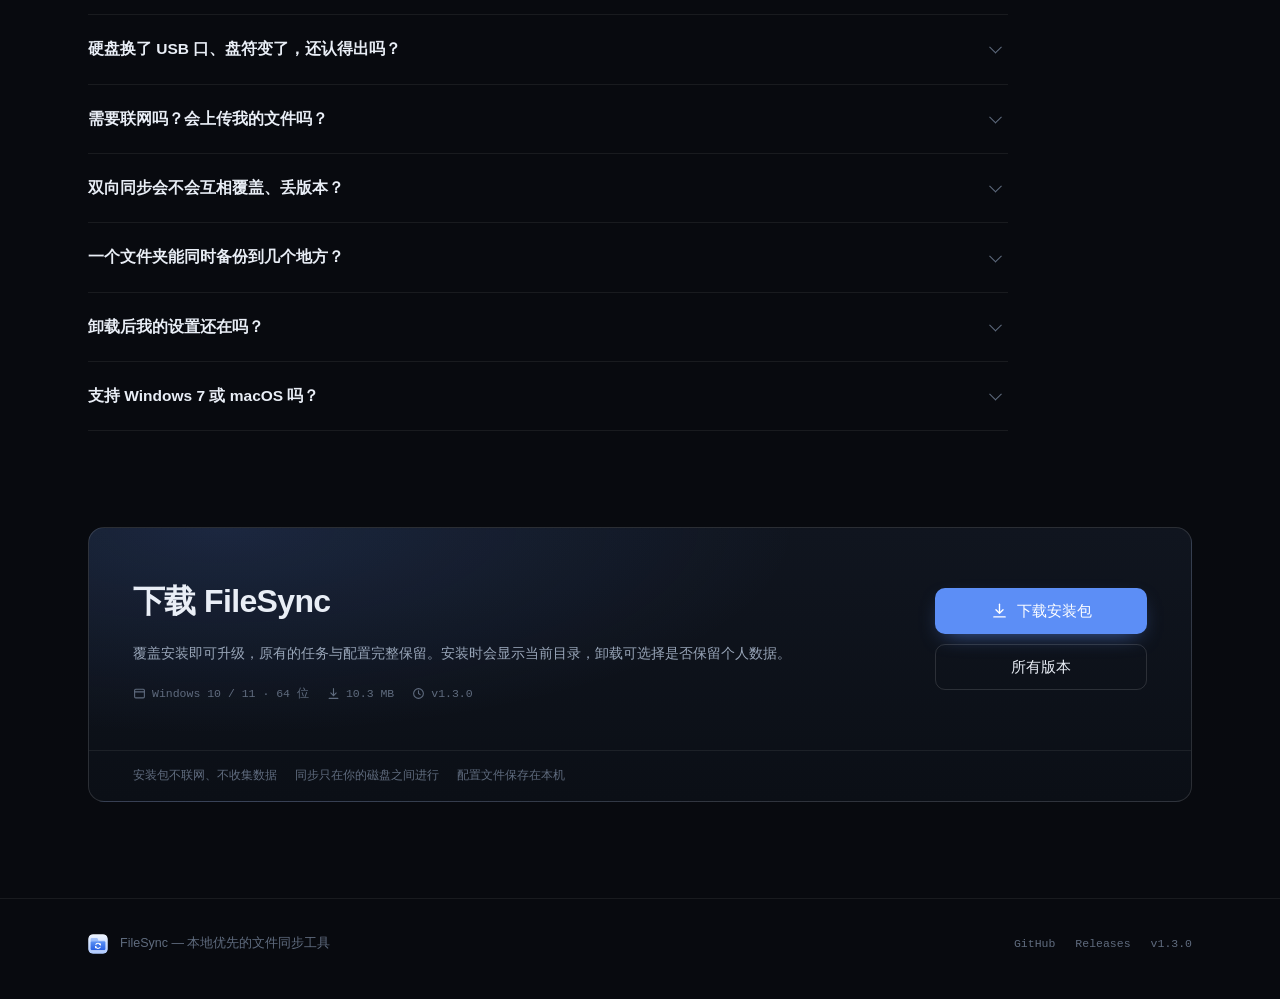
==== commit 4931f1c7: "v1.3.0：同步任务只显示盘符（如 F:），修「去设置」误报文件夹不存在；汇总今日更新" ====
--- a/docs/index.html
+++ b/docs/index.html
@@ -363,7 +363,7 @@
     <a class="brand" href="#top" aria-label="FileSync 首页">
       <img class="mark" src="logo.svg" alt="" width="28" height="28">
       <span>FileSync</span>
-      <span class="ver">v1.2.12</span>
+      <span class="ver">v1.3.0</span>
     </a>
     <nav class="nav-links">
       <a href="#features">功能</a>
@@ -674,11 +674,11 @@
             <div class="meta">
               <span><svg viewBox="0 0 24 24" fill="none" stroke="currentColor" stroke-width="2" stroke-linecap="round"><rect x="3" y="4" width="18" height="16" rx="2"/><path d="M3 9h18"/></svg>Windows 10 / 11 · 64 位</span>
               <span><svg viewBox="0 0 24 24" fill="none" stroke="currentColor" stroke-width="2" stroke-linecap="round"><path d="M12 3v12"/><path d="m7 11 5 5 5-5"/><path d="M4 21h16"/></svg>10.3 MB</span>
-              <span><svg viewBox="0 0 24 24" fill="none" stroke="currentColor" stroke-width="2" stroke-linecap="round"><circle cx="12" cy="12" r="9"/><path d="M12 7v5l3 2"/></svg>v1.2.12</span>
+              <span><svg viewBox="0 0 24 24" fill="none" stroke="currentColor" stroke-width="2" stroke-linecap="round"><circle cx="12" cy="12" r="9"/><path d="M12 7v5l3 2"/></svg>v1.3.0</span>
             </div>
           </div>
           <div class="dl-actions">
-            <a class="btn btn-primary" href="https://github.com/TRG-triangle11/FileSync/releases/download/v1.2.12/FileSync-Setup-64bit-v1.2.12.exe">
+            <a class="btn btn-primary" href="https://github.com/TRG-triangle11/FileSync/releases/download/v1.3.0/FileSync-Setup-64bit-v1.3.0.exe">
               <svg viewBox="0 0 24 24" fill="none" stroke="currentColor" stroke-width="1.9" stroke-linecap="round" stroke-linejoin="round"><path d="M12 3v12"/><path d="m7 11 5 5 5-5"/><path d="M4 21h16"/></svg>
               下载安装包
             </a>
@@ -704,7 +704,7 @@
     <div class="foot-r">
       <a href="https://github.com/TRG-triangle11/FileSync" target="_blank" rel="noopener">GitHub</a>
       <a href="https://github.com/TRG-triangle11/FileSync/releases" target="_blank" rel="noopener">Releases</a>
-      <span>v1.2.12</span>
+      <span>v1.3.0</span>
     </div>
   </div>
 </footer>
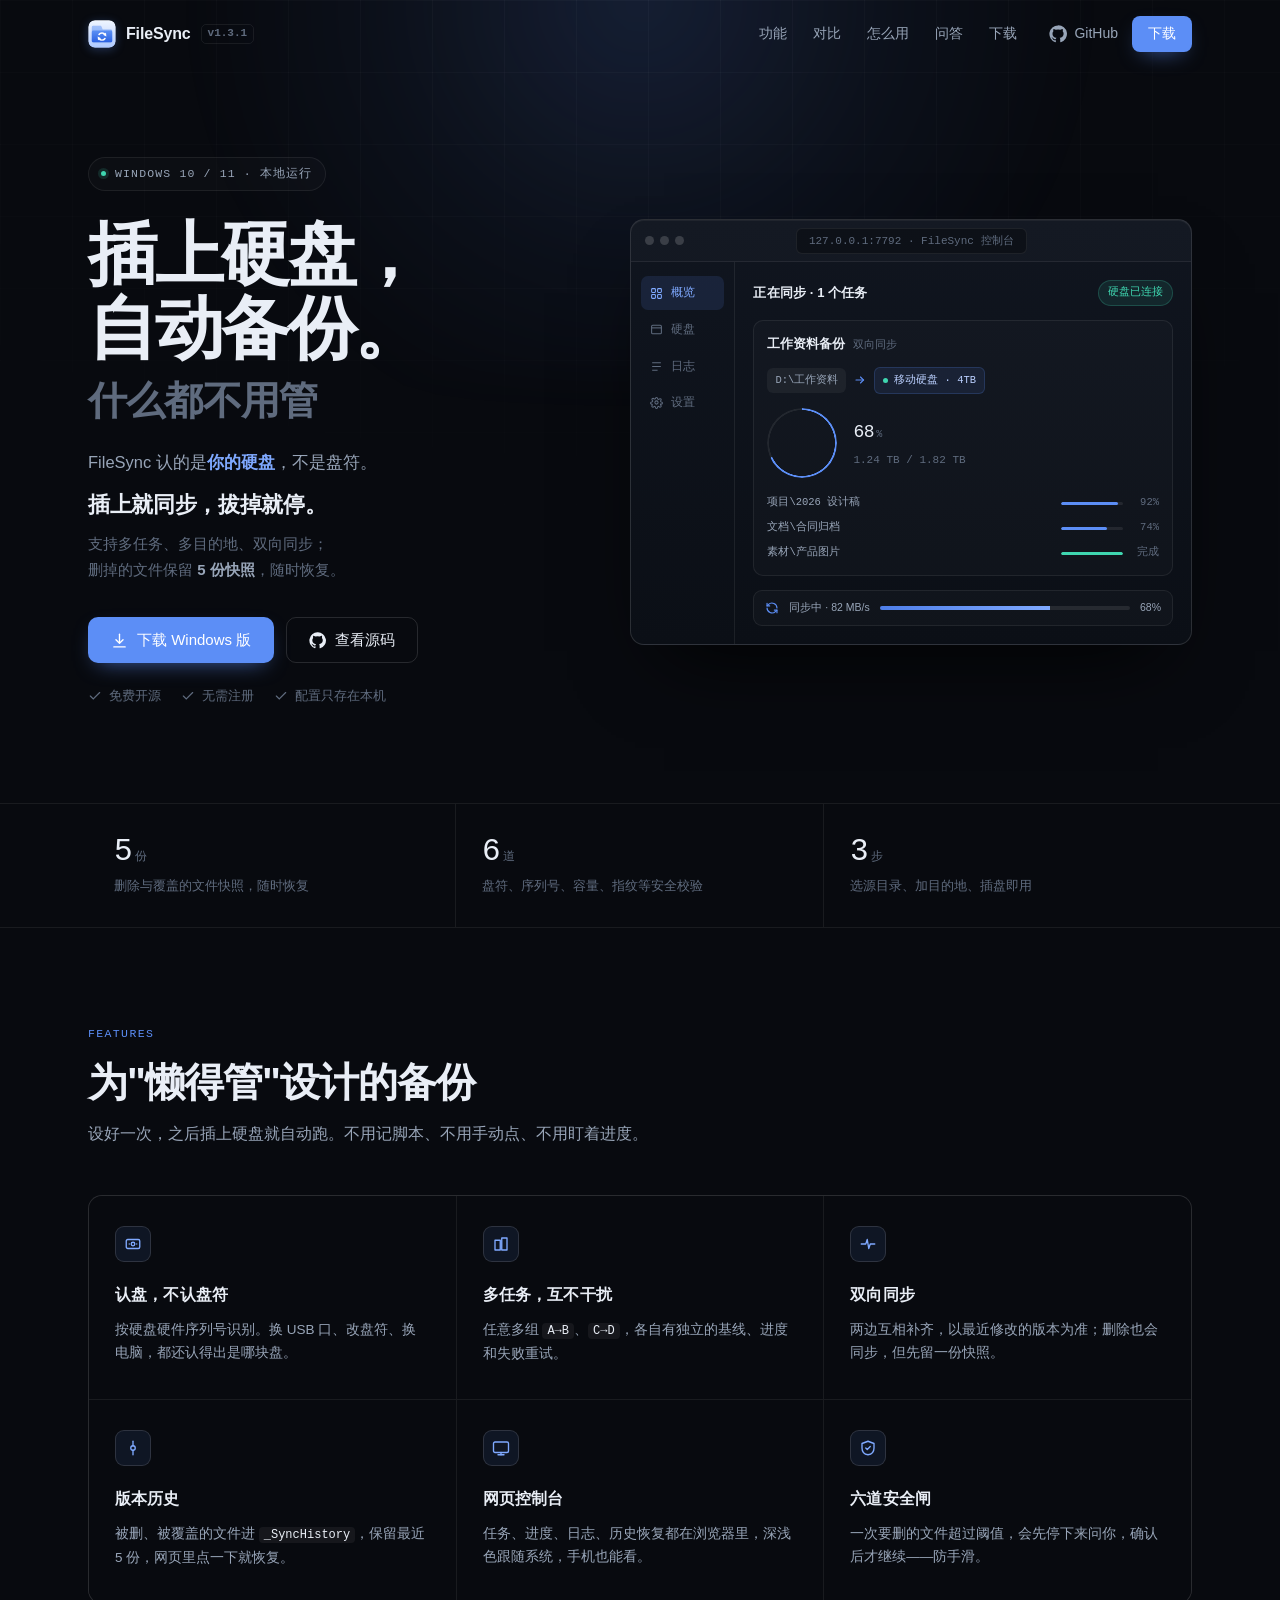
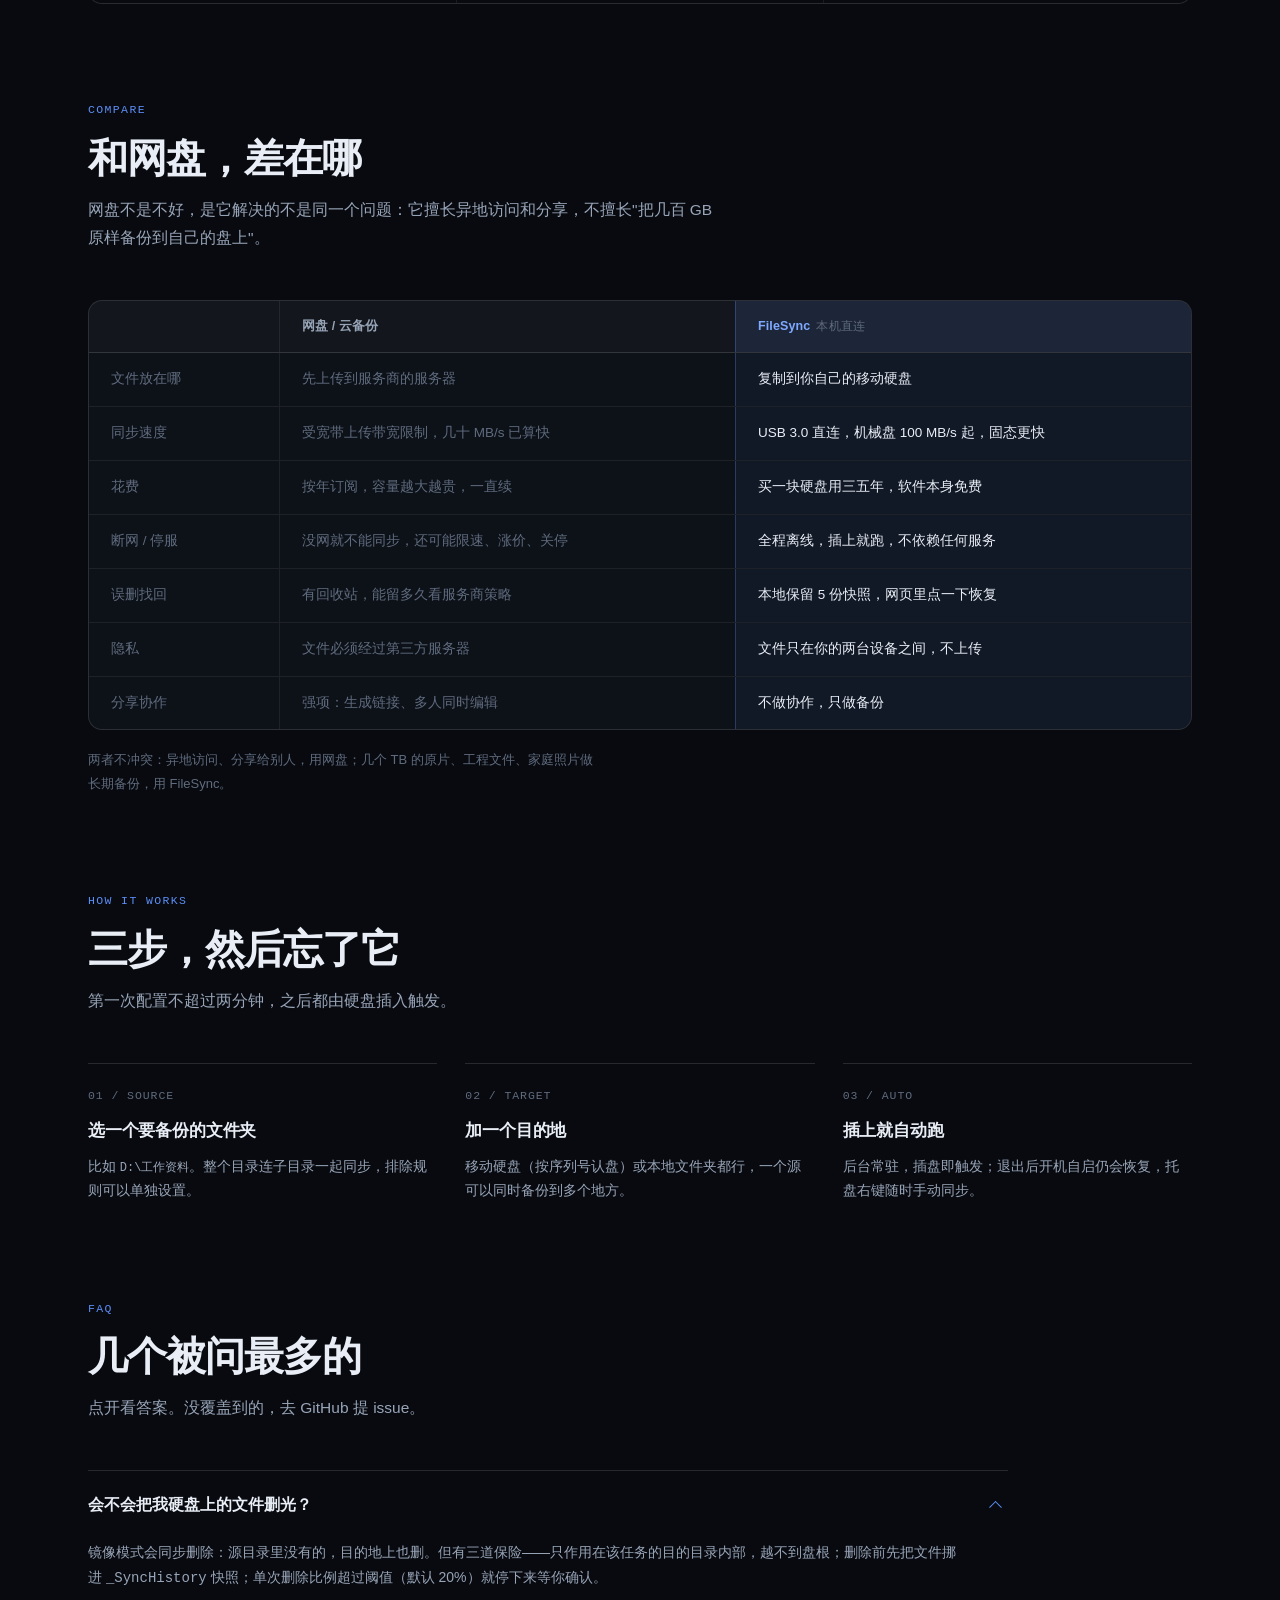
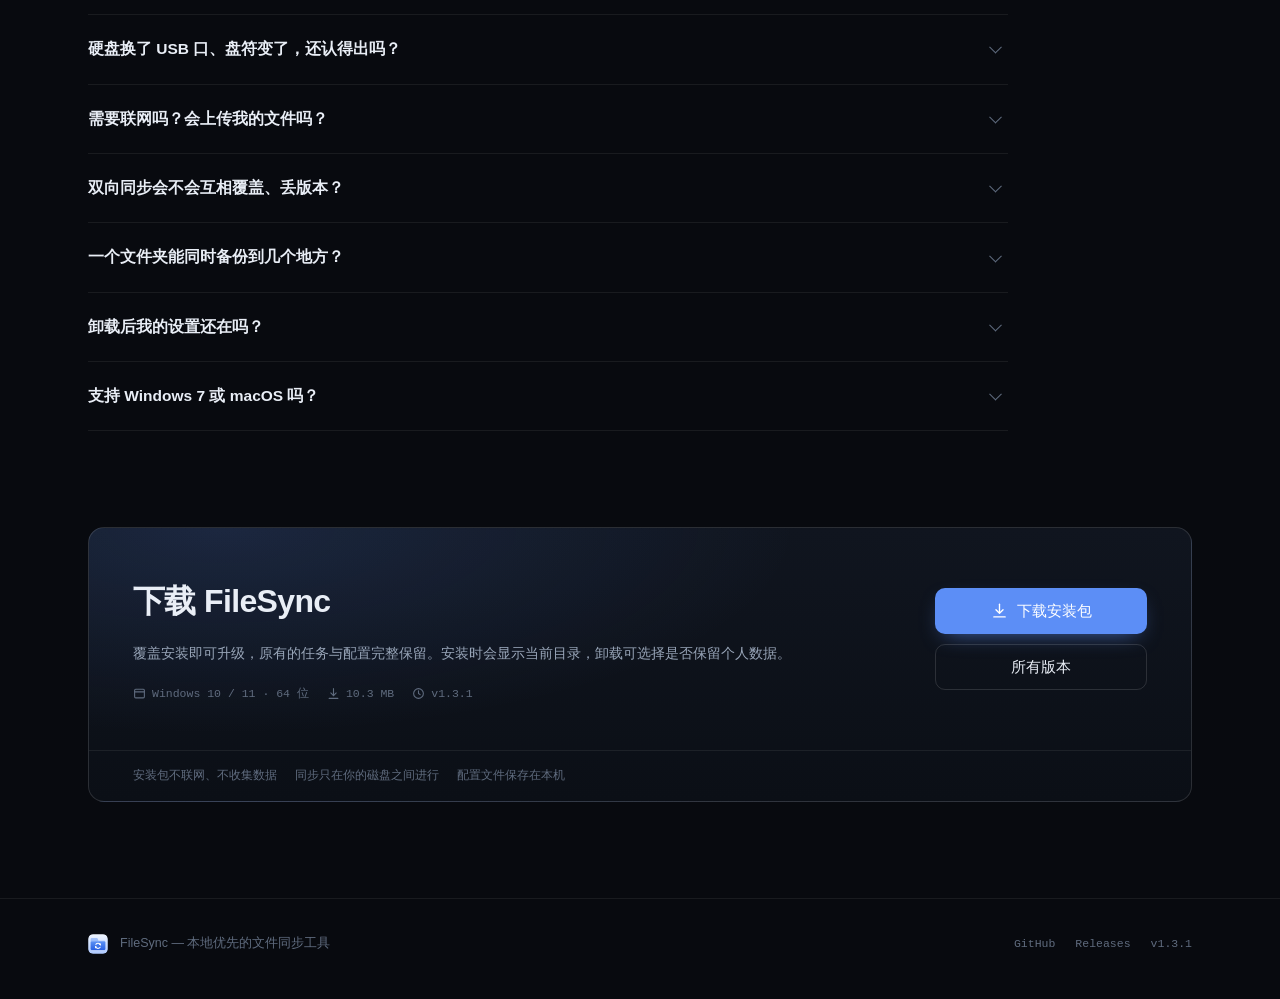
==== commit 83085371: "v1.3.1：备份区与历史区在硬盘上默认隐藏（Hidden+System），历史枚举补 -Force" ====
--- a/docs/index.html
+++ b/docs/index.html
@@ -363,7 +363,7 @@
     <a class="brand" href="#top" aria-label="FileSync 首页">
       <img class="mark" src="logo.svg" alt="" width="28" height="28">
       <span>FileSync</span>
-      <span class="ver">v1.3.0</span>
+      <span class="ver">v1.3.1</span>
     </a>
     <nav class="nav-links">
       <a href="#features">功能</a>
@@ -674,11 +674,11 @@
             <div class="meta">
               <span><svg viewBox="0 0 24 24" fill="none" stroke="currentColor" stroke-width="2" stroke-linecap="round"><rect x="3" y="4" width="18" height="16" rx="2"/><path d="M3 9h18"/></svg>Windows 10 / 11 · 64 位</span>
               <span><svg viewBox="0 0 24 24" fill="none" stroke="currentColor" stroke-width="2" stroke-linecap="round"><path d="M12 3v12"/><path d="m7 11 5 5 5-5"/><path d="M4 21h16"/></svg>10.3 MB</span>
-              <span><svg viewBox="0 0 24 24" fill="none" stroke="currentColor" stroke-width="2" stroke-linecap="round"><circle cx="12" cy="12" r="9"/><path d="M12 7v5l3 2"/></svg>v1.3.0</span>
+              <span><svg viewBox="0 0 24 24" fill="none" stroke="currentColor" stroke-width="2" stroke-linecap="round"><circle cx="12" cy="12" r="9"/><path d="M12 7v5l3 2"/></svg>v1.3.1</span>
             </div>
           </div>
           <div class="dl-actions">
-            <a class="btn btn-primary" href="https://github.com/TRG-triangle11/FileSync/releases/download/v1.3.0/FileSync-Setup-64bit-v1.3.0.exe">
+            <a class="btn btn-primary" href="https://github.com/TRG-triangle11/FileSync/releases/download/v1.3.1/FileSync-Setup-64bit-v1.3.1.exe">
               <svg viewBox="0 0 24 24" fill="none" stroke="currentColor" stroke-width="1.9" stroke-linecap="round" stroke-linejoin="round"><path d="M12 3v12"/><path d="m7 11 5 5 5-5"/><path d="M4 21h16"/></svg>
               下载安装包
             </a>
@@ -704,7 +704,7 @@
     <div class="foot-r">
       <a href="https://github.com/TRG-triangle11/FileSync" target="_blank" rel="noopener">GitHub</a>
       <a href="https://github.com/TRG-triangle11/FileSync/releases" target="_blank" rel="noopener">Releases</a>
-      <span>v1.3.0</span>
+      <span>v1.3.1</span>
     </div>
   </div>
 </footer>
